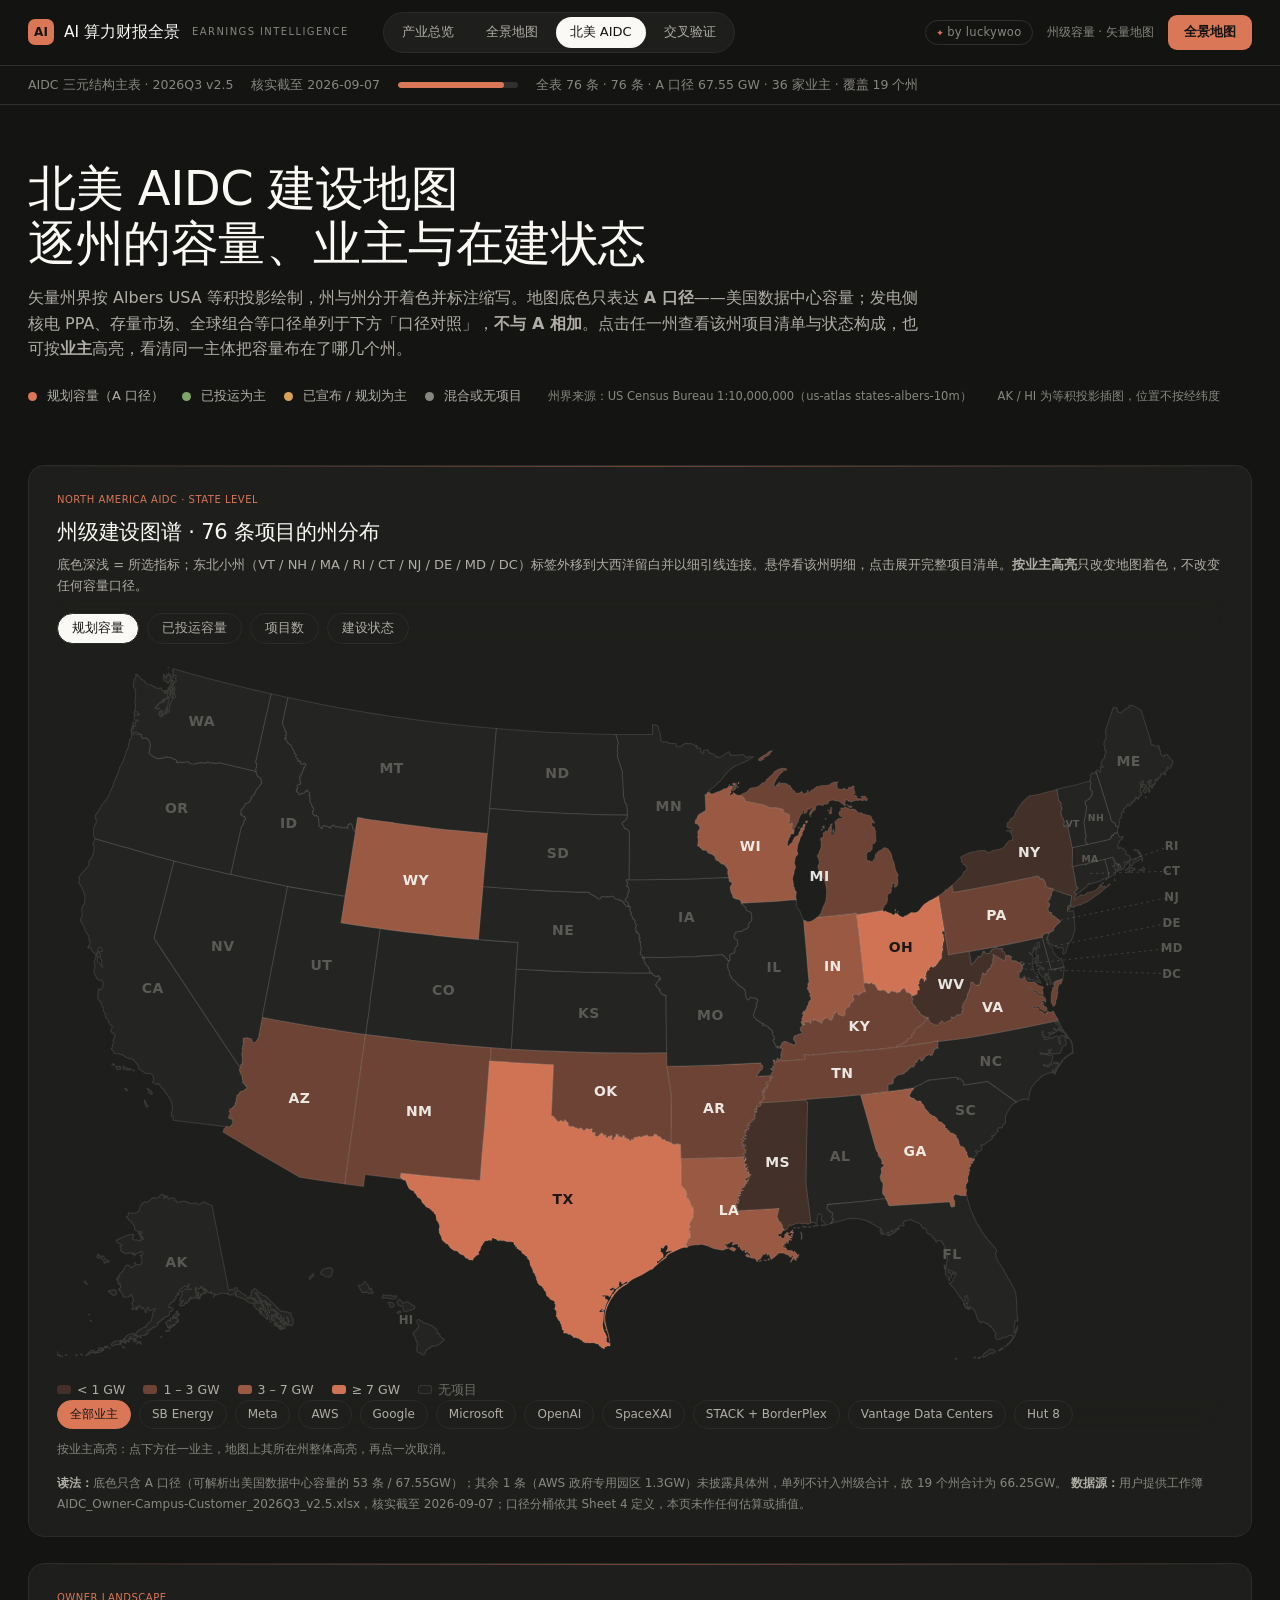
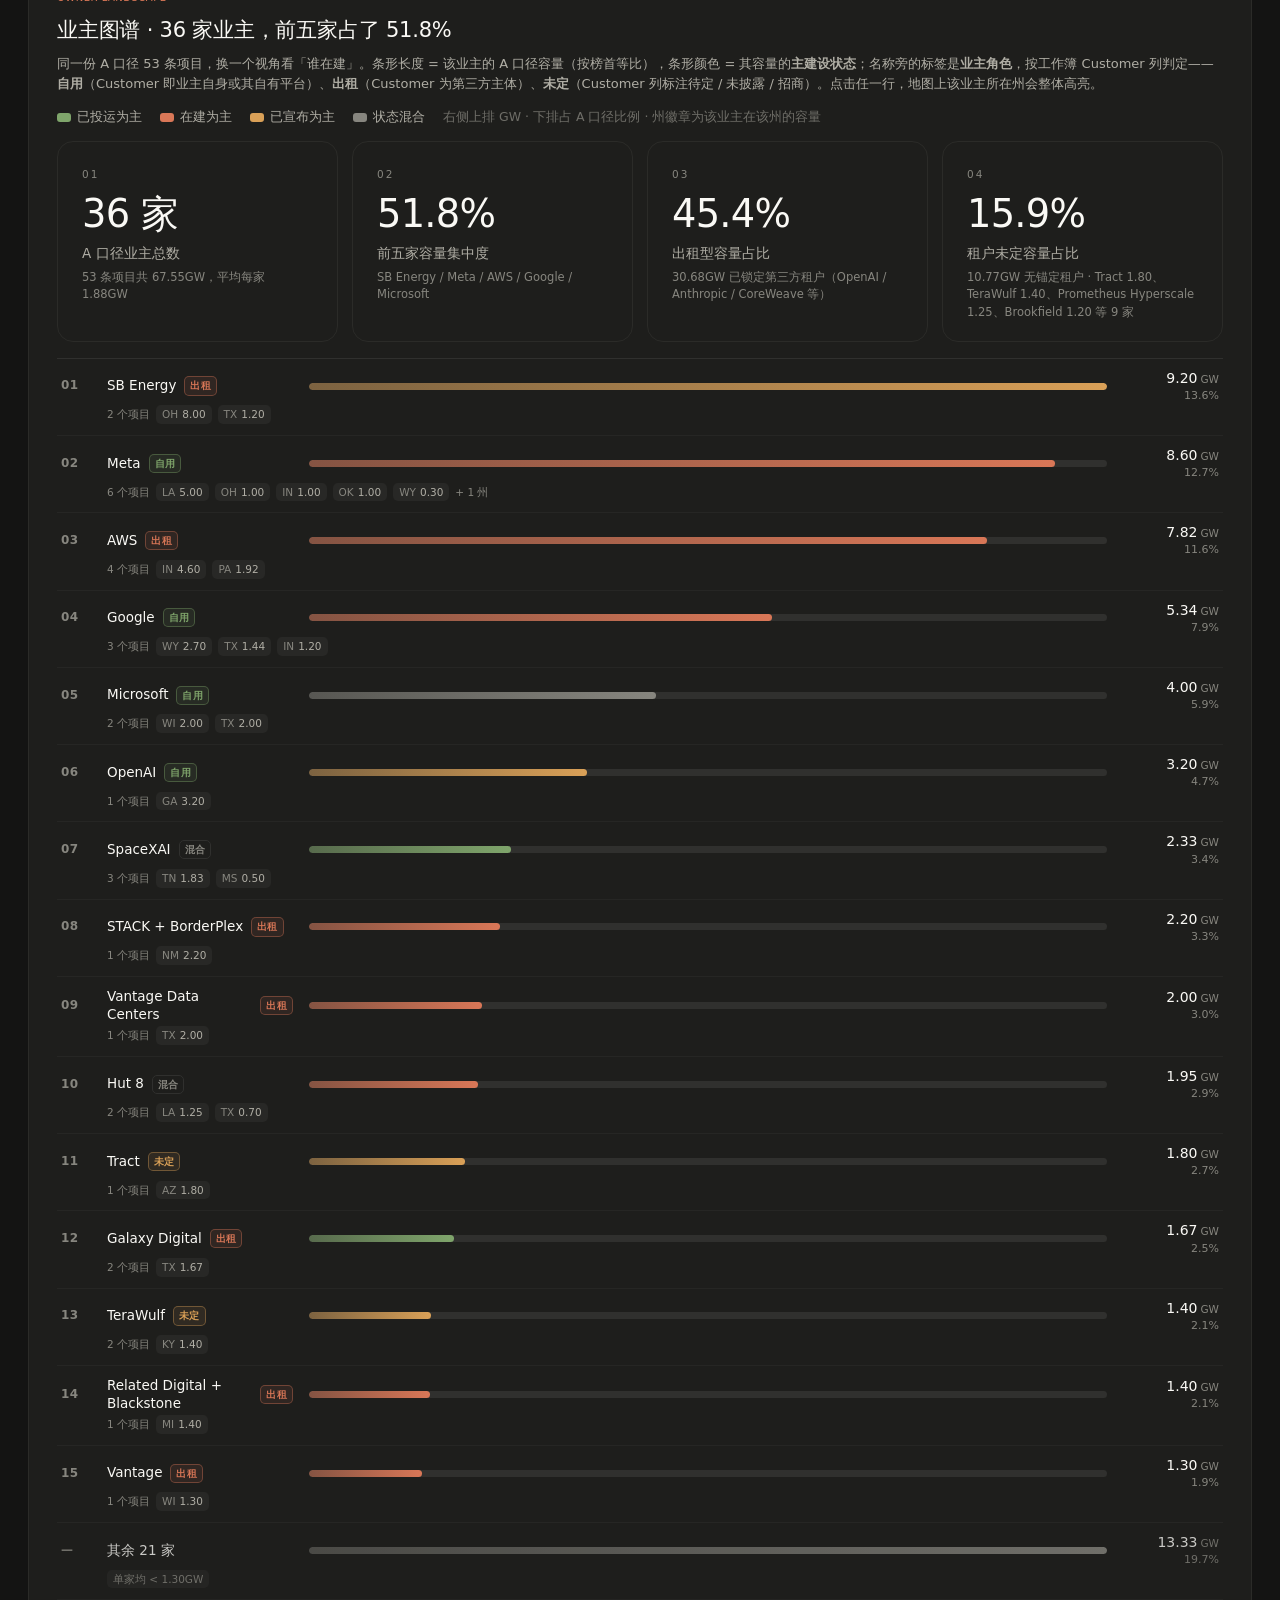
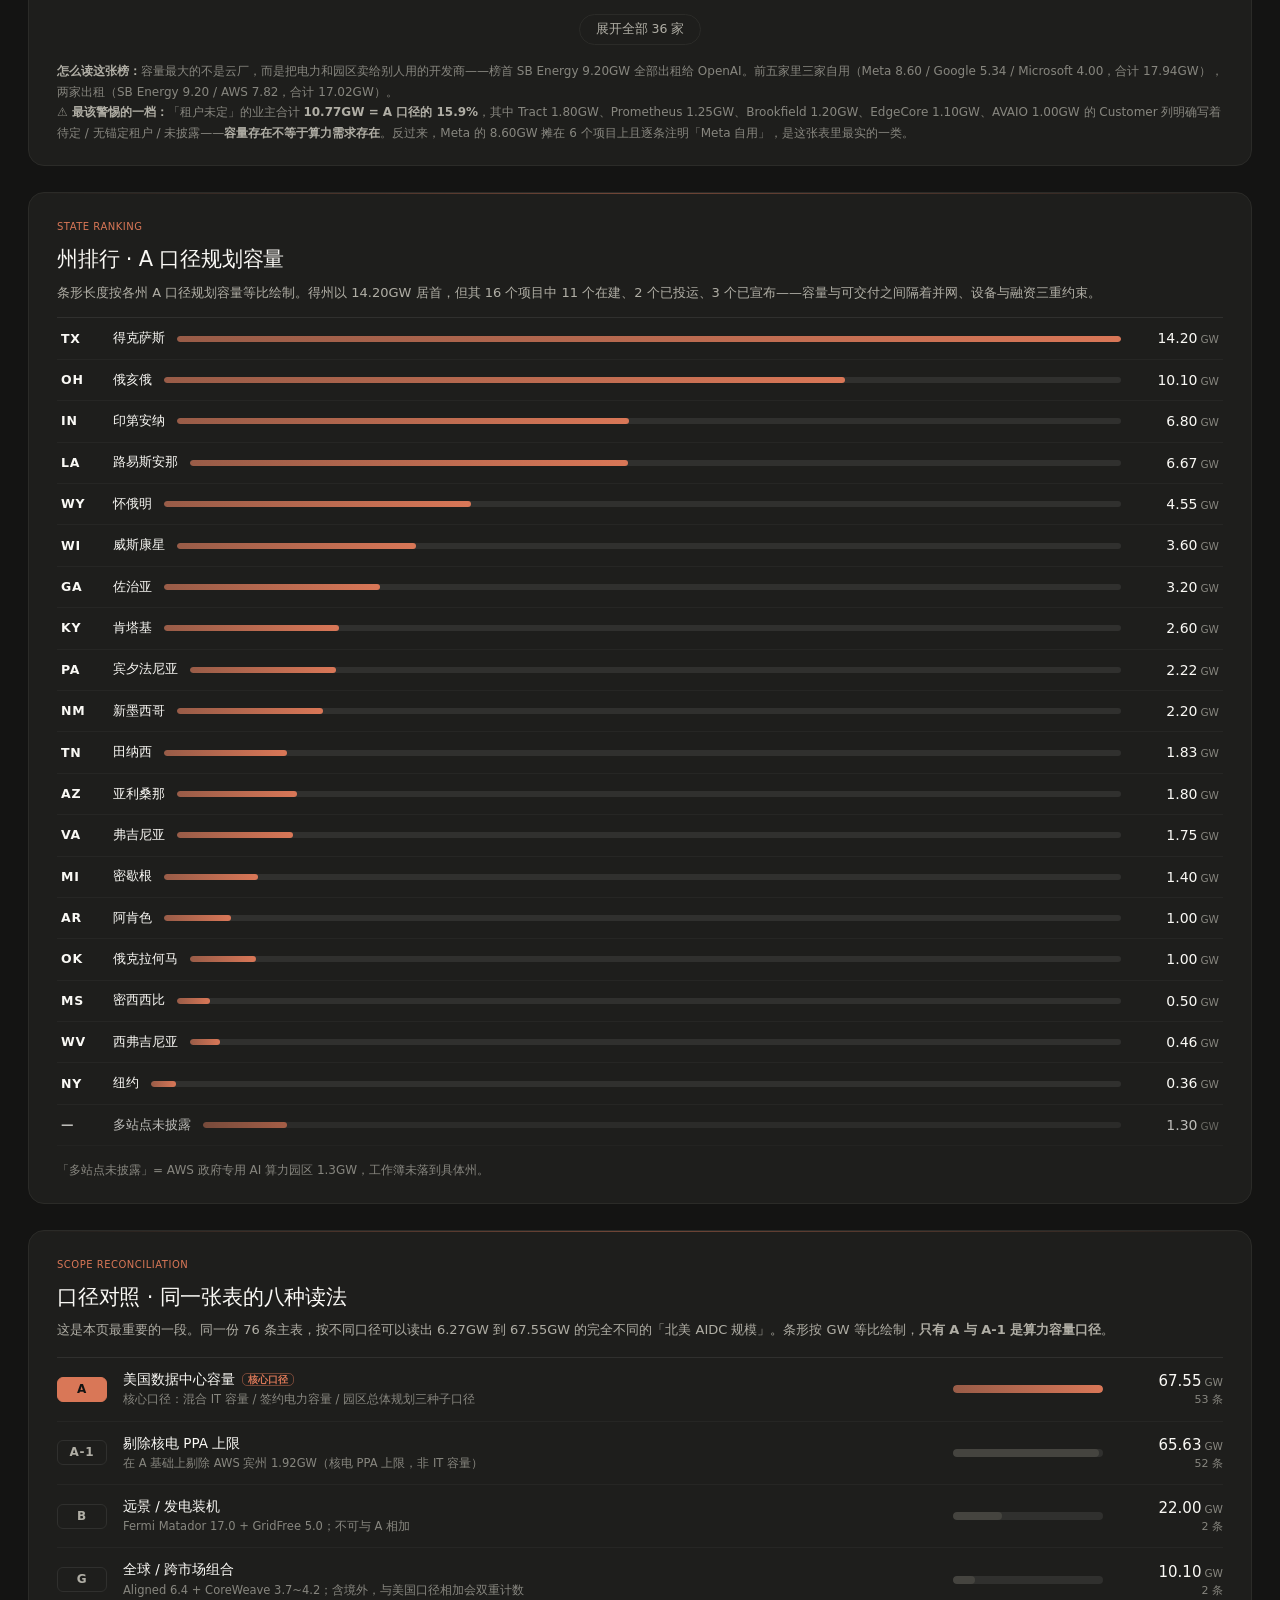
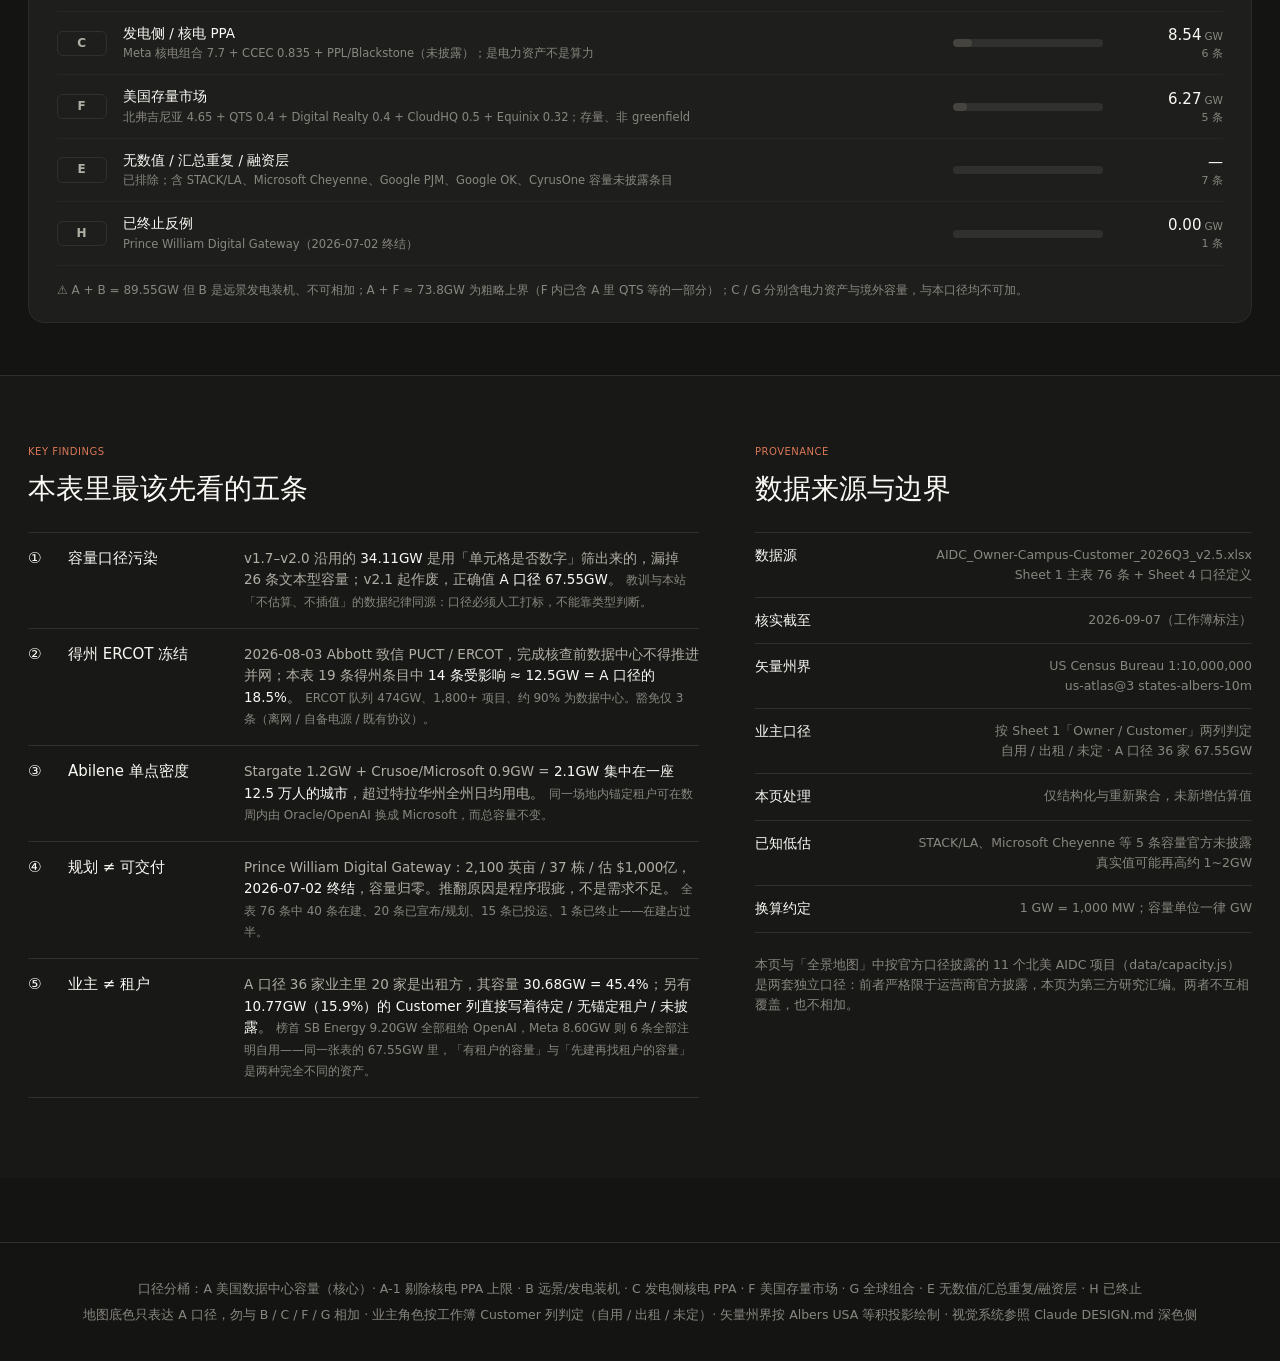
==== aidc-us.html @ 7b78b722 "feat(data): 智谱/MiniMax 2026H1 半年度口径入库(642条)+首页KPI改A口径44GW+SW v6+GH Pages部署脚本" ====
<!doctype html>
<html lang="zh-CN">
<head>
<meta charset="utf-8">
<meta name="viewport" content="width=device-width, initial-scale=1, maximum-scale=1, viewport-fit=cover">
<title>北美 AIDC 地图 · AI 算力财报全景</title>
<link rel="stylesheet" href="styles.css">
  <link rel="manifest" href="manifest.webmanifest">
  <meta name="theme-color" content="#141413">
  <link rel="apple-touch-icon" href="icons/icon-192.png">
</head>
<body>

<nav class="nav">
  <div class="nav-in">
    <a class="nav-brand" href="index.html"><span class="logo">AI</span> AI 算力财报全景 <span class="en">EARNINGS INTELLIGENCE</span></a>
    <div class="nav-pills">
      <a href="index.html">产业总览</a>
      <a href="map.html">全景地图</a>
      <a href="aidc-us.html" class="on">北美 AIDC</a>
      <a href="map.html#verify">交叉验证</a>
    </div>
    <div class="nav-right">
      <span class="author">by luckywoo</span>
      <span class="tz" id="tzNote">州级容量 · 矢量地图</span>
      <a class="btn-small" href="map.html">全景地图</a>
    </div>
  </div>
</nav>

<div class="infobar">
  <div class="infobar-in">
    <span>AIDC 三元结构主表 · 2026Q3 v2.5</span>
    <span>核实截至 2026-09-07</span>
    <span class="progress"><i style="width:88%"></i></span>
    <span>全表 76 条 · <span id="stProj">—</span> · A 口径 <span id="stGW">—</span> · <span id="stOwn">—</span> · 覆盖 <span id="stStates">—</span></span>
  </div>
</div>

<main>

  <section class="hero">
    <h1>北美 AIDC 建设地图<br>逐州的容量、业主与在建状态</h1>
    <p class="sub">矢量州界按 Albers USA 等积投影绘制，州与州分开着色并标注缩写。地图底色只表达 <b>A 口径</b>——美国数据中心容量；发电侧核电 PPA、存量市场、全球组合等口径单列于下方「口径对照」，<b>不与 A 相加</b>。点击任一州查看该州项目清单与状态构成，也可按<b>业主</b>高亮，看清同一主体把容量布在了哪几个州。</p>
    <div class="legend">
      <div class="grp">
        <span class="dot" style="background:#d97757"></span>规划容量（A 口径）
        <span class="dot" style="background:#7fa56b;margin-left:8px"></span>已投运为主
        <span class="dot" style="background:#d9a057;margin-left:8px"></span>已宣布 / 规划为主
        <span class="dot" style="background:#87867f;margin-left:8px"></span>混合或无项目
      </div>
      <div class="grp tierbadge">州界来源：US Census Bureau 1:10,000,000（us-atlas states-albers-10m）</div>
      <div class="grp tierbadge">AK / HI 为等积投影插图，位置不按经纬度</div>
    </div>
  </section>

  <section class="lp-panel">
    <div class="lp-inner">
      <div class="kick">North America AIDC · State Level</div>
      <h2>州级建设图谱 · 76 条项目的州分布</h2>
      <p class="lp-sub">底色深浅 = 所选指标；东北小州（VT / NH / MA / RI / CT / NJ / DE / MD / DC）标签外移到大西洋留白并以细引线连接。悬停看该州明细，点击展开完整项目清单。<b>按业主高亮</b>只改变地图着色，不改变任何容量口径。</p>

      <div class="filterbar" id="metricBar"></div>
      <div class="mapbox" id="mapbox">
        <svg id="usmap" role="img" aria-label="美国各州 AIDC 建设情况矢量地图"></svg>
        <div class="mtip" id="mtip"></div>
      </div>
      <div class="lp-legend" id="mapLegend"></div>
      <div class="filterbar ownerbar" id="ownerBar"></div>
      <div class="own-note" id="ownerNote"></div>
      <div class="lp-foot">
        <b>读法：</b>底色只含 A 口径（可解析出美国数据中心容量的 53 条 / 67.55GW）；其余 1 条（AWS 政府专用园区 1.3GW）未披露具体州，单列不计入州级合计，故 19 个州合计为 66.25GW。
        <span id="metricNote"></span>
        <b>数据源：</b>用户提供工作簿 AIDC_Owner-Campus-Customer_2026Q3_v2.5.xlsx，核实截至 2026-09-07；口径分桶依其 Sheet 4 定义，本页未作任何估算或插值。
      </div>
    </div>
  </section>

  <section class="lp-panel">
    <div class="lp-inner">
      <div class="kick">Owner Landscape</div>
      <h2>业主图谱 · 36 家业主，前五家占了 51.8%</h2>
      <p class="lp-sub">同一份 A 口径 53 条项目，换一个视角看「谁在建」。条形长度 = 该业主的 A 口径容量（按榜首等比），条形颜色 = 其容量的<b>主建设状态</b>；名称旁的标签是<b>业主角色</b>，按工作簿 Customer 列判定——<b>自用</b>（Customer 即业主自身或其自有平台）、<b>出租</b>（Customer 为第三方主体）、<b>未定</b>（Customer 列标注待定 / 未披露 / 招商）。点击任一行，地图上该业主所在州会整体高亮。</p>
      <div class="lp-legend">
        <span class="lp-lg"><i style="background:#7fa56b;height:9px;border-radius:3px"></i>已投运为主</span>
        <span class="lp-lg"><i style="background:#d97757;height:9px;border-radius:3px"></i>在建为主</span>
        <span class="lp-lg"><i style="background:#d9a057;height:9px;border-radius:3px"></i>已宣布为主</span>
        <span class="lp-lg"><i style="background:#87867f;height:9px;border-radius:3px"></i>状态混合</span>
        <span class="lp-lg dim">右侧上排 GW · 下排占 A 口径比例 · 州徽章为该业主在该州的容量</span>
      </div>
      <div class="bigstats" id="ownerStats"></div>
      <div class="olist" id="owners"></div>
      <div class="lp-foot">
        <b>怎么读这张榜：</b>容量最大的不是云厂，而是把电力和园区卖给别人用的开发商——榜首 SB Energy 9.20GW 全部出租给 OpenAI。前五家里三家自用（Meta 8.60 / Google 5.34 / Microsoft 4.00，合计 17.94GW），两家出租（SB Energy 9.20 / AWS 7.82，合计 17.02GW）。<br>
        ⚠️ <b>最该警惕的一档：</b>「租户未定」的业主合计 <b>10.77GW = A 口径的 15.9%</b>，其中 Tract 1.80GW、Prometheus 1.25GW、Brookfield 1.20GW、EdgeCore 1.10GW、AVAIO 1.00GW 的 Customer 列明确写着待定 / 无锚定租户 / 未披露——<b>容量存在不等于算力需求存在</b>。反过来，Meta 的 8.60GW 摊在 6 个项目上且逐条注明「Meta 自用」，是这张表里最实的一类。
      </div>
    </div>
  </section>

  <section class="lp-panel">
    <div class="lp-inner">
      <div class="kick">State Ranking</div>
      <h2>州排行 · A 口径规划容量</h2>
      <p class="lp-sub">条形长度按各州 A 口径规划容量等比绘制。得州以 14.20GW 居首，但其 16 个项目中 11 个在建、2 个已投运、3 个已宣布——容量与可交付之间隔着并网、设备与融资三重约束。</p>
      <div class="rank" id="rank"></div>
      <div class="lp-foot">「多站点未披露」= AWS 政府专用 AI 算力园区 1.3GW，工作簿未落到具体州。</div>
    </div>
  </section>

  <section class="lp-panel">
    <div class="lp-inner">
      <div class="kick">Scope Reconciliation</div>
      <h2>口径对照 · 同一张表的八种读法</h2>
      <p class="lp-sub">这是本页最重要的一段。同一份 76 条主表，按不同口径可以读出 6.27GW 到 67.55GW 的完全不同的「北美 AIDC 规模」。条形按 GW 等比绘制，<b>只有 A 与 A-1 是算力容量口径</b>。</p>
      <div class="scope-rows" id="scopes"></div>
      <div class="lp-foot">⚠️ A + B = 89.55GW 但 B 是远景发电装机、不可相加；A + F ≈ 73.8GW 为粗略上界（F 内已含 A 里 QTS 等的一部分）；C / G 分别含电力资产与境外容量，与本口径均不可加。</div>
    </div>
  </section>

  <section class="alt" id="notes">
    <div class="alt-in">
      <div>
        <div class="kick">Key Findings</div>
        <h2>本表里最该先看的五条</h2>
        <div class="vchain">
          <div class="vrow">
            <span class="mark">①</span>
            <span class="vn">容量口径污染</span>
            <span class="vbody"><span class="pair">v1.7–v2.0 沿用的 <b>34.11GW</b> 是用「单元格是否数字」筛出来的，漏掉 26 条文本型容量；v2.1 起作废，正确值 <b>A 口径 67.55GW</b>。</span>
              <span class="note">教训与本站「不估算、不插值」的数据纪律同源：口径必须人工打标，不能靠类型判断。</span></span>
          </div>
          <div class="vrow">
            <span class="mark">②</span>
            <span class="vn">得州 ERCOT 冻结</span>
            <span class="vbody"><span class="pair">2026-08-03 Abbott 致信 PUCT / ERCOT，完成核查前数据中心不得推进并网；本表 19 条得州条目中 <b>14 条受影响 ≈ 12.5GW = A 口径的 18.5%</b>。</span>
              <span class="note">ERCOT 队列 474GW、1,800+ 项目、约 90% 为数据中心。豁免仅 3 条（离网 / 自备电源 / 既有协议）。</span></span>
          </div>
          <div class="vrow">
            <span class="mark">③</span>
            <span class="vn">Abilene 单点密度</span>
            <span class="vbody"><span class="pair">Stargate 1.2GW + Crusoe/Microsoft 0.9GW = <b>2.1GW 集中在一座 12.5 万人的城市</b>，超过特拉华州全州日均用电。</span>
              <span class="note">同一场地内锚定租户可在数周内由 Oracle/OpenAI 换成 Microsoft，而总容量不变。</span></span>
          </div>
          <div class="vrow">
            <span class="mark">④</span>
            <span class="vn">规划 ≠ 可交付</span>
            <span class="vbody"><span class="pair">Prince William Digital Gateway：2,100 英亩 / 37 栋 / 估 $1,000亿，<b>2026-07-02 终结</b>，容量归零。推翻原因是程序瑕疵，不是需求不足。</span>
              <span class="note">全表 76 条中 40 条在建、20 条已宣布/规划、15 条已投运、1 条已终止——在建占过半。</span></span>
          </div>
          <div class="vrow">
            <span class="mark">⑤</span>
            <span class="vn">业主 ≠ 租户</span>
            <span class="vbody"><span class="pair">A 口径 36 家业主里 20 家是出租方，其容量 <b>30.68GW = 45.4%</b>；另有 <b>10.77GW（15.9%）的 Customer 列直接写着待定 / 无锚定租户 / 未披露</b>。</span>
              <span class="note">榜首 SB Energy 9.20GW 全部租给 OpenAI，Meta 8.60GW 则 6 条全部注明自用——同一张表的 67.55GW 里，「有租户的容量」与「先建再找租户的容量」是两种完全不同的资产。</span></span>
          </div>
        </div>
      </div>
      <div>
        <div class="kick">Provenance</div>
        <h2>数据来源与边界</h2>
        <div class="gaplist">
          <div class="gaprow"><span class="gn">数据源</span><span class="gr">AIDC_Owner-Campus-Customer_2026Q3_v2.5.xlsx<br>Sheet 1 主表 76 条 + Sheet 4 口径定义</span></div>
          <div class="gaprow"><span class="gn">核实截至</span><span class="gr">2026-09-07（工作簿标注）</span></div>
          <div class="gaprow"><span class="gn">矢量州界</span><span class="gr">US Census Bureau 1:10,000,000<br>us-atlas@3 states-albers-10m</span></div>
          <div class="gaprow"><span class="gn">业主口径</span><span class="gr">按 Sheet 1「Owner / Customer」两列判定<br>自用 / 出租 / 未定 · A 口径 36 家 67.55GW</span></div>
          <div class="gaprow"><span class="gn">本页处理</span><span class="gr">仅结构化与重新聚合，未新增估算值</span></div>
          <div class="gaprow"><span class="gn">已知低估</span><span class="gr">STACK/LA、Microsoft Cheyenne 等 5 条容量官方未披露<br>真实值可能再高约 1~2GW</span></div>
          <div class="gaprow"><span class="gn">换算约定</span><span class="gr">1 GW = 1,000 MW；容量单位一律 GW</span></div>
        </div>
        <p class="foot">本页与「全景地图」中按官方口径披露的 11 个北美 AIDC 项目（data/capacity.js）是两套独立口径：前者严格限于运营商官方披露，本页为第三方研究汇编。两者不互相覆盖，也不相加。</p>
      </div>
    </div>
  </section>
</main>

<footer>
  <div>口径分桶：A 美国数据中心容量（核心）· A-1 剔除核电 PPA 上限 · B 远景/发电装机 · C 发电侧核电 PPA · F 美国存量市场 · G 全球组合 · E 无数值/汇总重复/融资层 · H 已终止</div>
  <div class="rule">地图底色只表达 A 口径，勿与 B / C / F / G 相加 · 业主角色按工作簿 Customer 列判定（自用 / 出租 / 未定）· 矢量州界按 Albers USA 等积投影绘制 · 视觉系统参照 Claude DESIGN.md 深色侧</div>
</footer>

<div class="overlay" id="overlay"></div>
<aside class="drawer" id="drawer" aria-hidden="true"></aside>

<script src="data/aidc-us.js"></script>
<script src="data/us-map.js"></script>
<script src="js/render-aidc.js"></script>
<script src="js/pwa.js"></script>
</body>
</html>
---- styles.css ----
/* ═══ AI 算力财报全景 · 共享样式(深色侧 Claude DESIGN.md 适配) ═══ */
:root{
  --bg:#141413; --card:#1e1e1c; --card-bd:#2b2b28; --alt:#181816;
  --line:#262624; --line-strong:#30302e;
  --text:#faf9f5; --sub:#b0aea5; --meta:#87867f;
  --accent:#d97757; --terra:#c96442;
  --green:#7fa56b; --amber:#d9a057; --red:#c05757; --gray:#87867f;
  --sans:"Microsoft YaHei","微软雅黑","PingFang SC","Hiragino Sans GB",system-ui,-apple-system,sans-serif;
}
*{margin:0;padding:0;box-sizing:border-box}
body{background:var(--bg);color:var(--text);font-family:var(--sans);
  font-size:16px;line-height:1.6;-webkit-font-smoothing:antialiased}
.num{font-variant-numeric:tabular-nums}
.mono{font-family:ui-monospace,"SF Mono",Menlo,monospace}
a{color:var(--accent);text-decoration:none}

/* ── DEMO 水印条 ── */
.demo-banner{background:#221f1c;color:var(--sub);font-size:12.5px;text-align:center;
  padding:7px 16px;letter-spacing:.04em;border-bottom:1px solid var(--line-strong)}
.demo-banner b{color:var(--amber);font-weight:600}

/* ── 共享导航 ── */
.nav{position:sticky;top:0;z-index:40;background:rgba(20,20,19,.92);
  backdrop-filter:blur(8px);border-bottom:1px solid var(--line-strong)}
.nav-in{max-width:1360px;margin:0 auto;padding:12px 28px;display:flex;align-items:center;gap:22px;flex-wrap:wrap}
.nav-brand{display:flex;align-items:center;gap:10px;color:var(--text);font-weight:500;font-size:15.5px}
.nav-brand .logo{display:inline-flex;align-items:center;justify-content:center;width:26px;height:26px;
  border-radius:7px;background:var(--accent);color:#141413;font-weight:700;font-size:12px}
.nav-brand .en{color:var(--meta);font-size:10px;letter-spacing:.14em;margin-left:2px}
.nav-pills{display:flex;gap:4px;background:var(--card);border:1px solid var(--card-bd);
  border-radius:99px;padding:4px;margin-left:12px}
.nav-pills a{color:var(--sub);font-size:13px;padding:5px 14px;border-radius:99px;transition:color .15s}
.nav-pills a:hover{color:var(--text)}
.nav-pills a.on{background:var(--text);color:#141413;font-weight:500}
.nav-right{margin-left:auto;display:flex;align-items:center;gap:14px}
.nav-right .tz{font-size:12px;color:var(--meta)}
.btn-small{display:inline-block;background:var(--accent);color:#141413;font-weight:600;font-size:13px;
  padding:7px 16px;border-radius:9px}
.btn-small:hover{background:var(--terra);color:#fff}

/* ── 主页 hero 卡 ── */
.home{max-width:1360px;margin:0 auto;padding:34px 28px 0}
.hero-card{position:relative;overflow:hidden;display:grid;grid-template-columns:1.5fr 1fr;gap:40px;
  background:linear-gradient(160deg,#1b1a18 0%,#141413 60%);
  border:1px solid var(--line-strong);border-radius:24px;padding:64px 56px 46px}
.hero-card::before{content:"";position:absolute;inset:0;pointer-events:none;
  background:radial-gradient(640px 340px at 88% 12%,rgba(217,119,87,.10),transparent 65%),
             radial-gradient(520px 300px at 8% 95%,rgba(127,165,107,.07),transparent 60%)}
.overline{color:var(--accent);font-size:11px;letter-spacing:.42em;text-transform:uppercase}
.hero-card h1{margin-top:20px;font-weight:500;font-size:clamp(40px,5.2vw,72px);line-height:1.12;letter-spacing:-.01em}
.outline{color:var(--accent)}
.hero-card .sub{margin-top:24px;max-width:34em;color:var(--sub);font-size:16.5px;line-height:1.75}
.cta-row{margin-top:34px;display:flex;align-items:center;gap:20px;flex-wrap:wrap}
.btn-accent{display:inline-block;background:var(--accent);color:#141413;font-weight:600;
  font-size:15px;padding:12px 24px;border-radius:11px}
.btn-accent:hover{background:var(--terra);color:#fff}
.cta-note{font-size:12.5px;color:var(--meta)}

/* hero 覆盖状态面板 */
.hero-panel{position:relative;background:rgba(30,30,28,.72);border:1px solid var(--line-strong);
  border-radius:18px;padding:26px 28px;align-self:center;backdrop-filter:blur(6px)}
.hp-head{display:flex;justify-content:space-between;align-items:center;font-size:12.5px;color:var(--meta)}
.hp-head .tier{border:1px solid var(--line-strong);border-radius:6px;padding:2px 8px;font-size:11px;color:var(--sub)}
.hp-num{margin-top:14px;font-size:64px;font-weight:500;line-height:1;letter-spacing:-.02em}
.hp-sub{margin-top:6px;font-size:13px;color:var(--sub)}
.hp-bar{display:flex;height:7px;border-radius:99px;overflow:hidden;margin-top:20px;background:var(--line-strong)}
.hp-bar i{display:block;height:100%}
.hp-bar .g{background:var(--green)}.hp-bar .a{background:var(--amber)}.hp-bar .x{background:var(--gray)}
.hp-rows{margin-top:16px;border-top:1px solid var(--line)}
.hp-row{display:flex;align-items:center;gap:9px;padding:10px 0;border-bottom:1px solid var(--line);
  font-size:13.5px;color:var(--sub)}
.hp-row:last-child{border-bottom:none}
.hp-row b{margin-left:auto;color:var(--text);font-weight:500;font-size:14px}
.dot{width:9px;height:9px;border-radius:99px;display:inline-block;flex:none}
.dot.green{background:var(--green)}.dot.yellow{background:var(--amber)}
.dot.red{background:var(--red)}.dot.gray{background:var(--gray)}

/* ── 链条步骤 ── */
.chain{display:grid;grid-template-columns:repeat(6,1fr);gap:1px;margin-top:26px;
  background:var(--line-strong);border:1px solid var(--line-strong);border-radius:16px;overflow:hidden}
.step{position:relative;padding:20px 18px 18px;background:var(--card);color:var(--sub);
  transition:background .15s}
.step:hover{background:rgba(255,255,255,.03)}
.step .no{font-size:10.5px;color:var(--meta);letter-spacing:.2em}
.step .sn{display:block;margin-top:8px;font-weight:500;font-size:15.5px;color:var(--text)}
.step .sd{display:block;margin-top:3px;font-size:11.5px;color:var(--meta);line-height:1.5}
.step .arr{position:absolute;top:22px;right:14px;color:var(--meta);font-size:13px}
.step:hover .arr{color:var(--accent)}

/* ── 大数字带 ── */
.bigstats{display:grid;grid-template-columns:repeat(4,1fr);gap:14px;margin-top:14px}
.bstat{background:var(--card);border:1px solid var(--card-bd);border-radius:16px;padding:24px 24px 20px}
.bstat .bs-no{font-size:10.5px;color:var(--meta);letter-spacing:.2em}
.bstat .bs-num{margin-top:12px;font-size:clamp(30px,3vw,42px);font-weight:500;letter-spacing:-.02em;line-height:1}
.bstat .bs-label{margin-top:10px;font-size:13.5px;color:var(--sub)}
.bstat .bs-note{margin-top:4px;font-size:11.5px;color:var(--meta);line-height:1.5}

/* ── 五卡概览 ── */
.cards5{display:grid;grid-template-columns:repeat(5,1fr);gap:14px;margin:14px 0 0}
.c5{background:var(--card);border:1px solid var(--card-bd);border-radius:16px;padding:20px 22px 18px}
.c5.hl{background:var(--accent);border-color:var(--accent)}
.c5 .k{font-size:12.5px;color:var(--meta)}
.c5.hl .k{color:rgba(20,20,19,.65)}
.c5 .v{margin-top:10px;font-size:34px;font-weight:500;letter-spacing:-.02em;line-height:1}
.c5 .n{margin-top:8px;font-size:11.5px;color:var(--meta);line-height:1.5}
.c5.hl .v,.c5.hl .n{color:#141413}
.c5.hl .n{color:rgba(20,20,19,.72)}

/* ── 地图页 ── */
.infobar{border-bottom:1px solid var(--line-strong)}
.infobar-in{max-width:1360px;margin:0 auto;padding:9px 28px;display:flex;gap:18px;
  font-size:12.5px;color:var(--meta);align-items:center}
.progress{height:6px;width:120px;background:var(--line-strong);border-radius:99px;overflow:hidden;display:inline-block}
.progress i{display:block;height:100%;width:70%;background:var(--accent);border-radius:99px}
.hero{max-width:1360px;margin:0 auto;padding:56px 28px 32px}
.hero h1{font-weight:500;font-size:clamp(30px,4vw,48px);line-height:1.15;letter-spacing:-.01em;max-width:18em}
.hero p.sub{margin-top:14px;max-width:56em;color:var(--sub);font-size:16px}
.legend{display:flex;gap:26px;flex-wrap:wrap;margin-top:24px;font-size:13px;color:var(--sub)}
.legend .grp{display:flex;gap:10px;align-items:center;flex-wrap:wrap}
.tierbadge{font-size:11.5px;color:var(--meta)}
.map{max-width:1360px;margin:0 auto;padding:0 28px 24px}
.lane{display:grid;grid-template-columns:200px 1fr;border-top:1px solid var(--line-strong);scroll-margin-top:96px}
.lane:last-child{border-bottom:1px solid var(--line-strong)}
.lane-label{padding:22px 20px 22px 0;border-right:1px solid var(--line)}
.lane-idx{font-size:10px;letter-spacing:.5px;color:var(--meta);text-transform:uppercase}
.lane-name{font-weight:500;font-size:18px;line-height:1.3;margin-top:4px}
.lane-en{font-size:11px;color:var(--meta);margin-top:2px;letter-spacing:.06em}
.lane-signal{margin-top:12px;display:inline-flex;align-items:center;gap:7px;font-size:12px;color:var(--sub)}
.cards{display:flex;flex-wrap:wrap;gap:10px;padding:20px 0 20px 22px;align-items:stretch}
.card{position:relative;text-align:left;background:var(--card);border:1px solid var(--card-bd);
  border-radius:10px;padding:12px 14px 11px;cursor:pointer;font-family:inherit;color:inherit;
  transition:box-shadow .18s ease,transform .18s ease}
.card:hover{box-shadow:0 0 0 1px #4d4c48;transform:translateY(-1px)}
.card:active{box-shadow:inset 0 0 0 1px #5e5d59}
.card.selected{box-shadow:0 0 0 1.5px var(--accent)}
.card .dot{position:absolute;top:12px;right:12px}
.card.lg{width:224px}.card.md{width:184px}.card.sm{width:156px}
.card .nm{font-weight:500;font-size:15px;line-height:1.25;padding-right:16px}
.card .tk{font-size:10.5px;color:var(--meta);margin-top:3px;letter-spacing:.02em}
.card .rev{margin-top:10px;font-size:20px;font-weight:500;letter-spacing:-.01em}
.card .yoy{font-size:12px;margin-top:2px;font-weight:500}
.yoy.up{color:var(--green)}.yoy.flat{color:var(--amber)}.yoy.down{color:var(--red)}
.card .acc{font-weight:400;color:var(--meta)}
.card.nodata{background:transparent;border-style:dashed;border-color:#3d3d3a;cursor:default}
.card.nodata:hover{box-shadow:none;transform:none}
.card.nodata .rev{color:var(--meta)}
.card.nodata .why{font-size:11.5px;color:var(--meta);margin-top:2px}
.cloudtag{font-size:10px;border:1px solid #3d3d3a;border-radius:99px;
  padding:1px 7px;color:var(--meta);margin-left:5px;vertical-align:1px}
.alt{background:var(--alt);border-top:1px solid var(--line-strong);margin-top:52px}
.alt-in{max-width:1360px;margin:0 auto;padding:68px 28px 80px;
  display:grid;grid-template-columns:1.35fr 1fr;gap:56px}
.alt h2{font-weight:500;font-size:28px;line-height:1.2}
.alt .kick{font-size:10px;letter-spacing:.5px;text-transform:uppercase;color:var(--accent);margin-bottom:12px}
.vchain{margin-top:26px;border-top:1px solid var(--line-strong)}
.vrow{display:grid;grid-template-columns:26px 120px 1fr;gap:14px;
  padding:15px 0;border-bottom:1px solid var(--line-strong);font-size:13.5px;align-items:start}
.vrow .vbody{min-width:0}
.vrow .mark{font-size:15px;line-height:1.4}
.vrow .vn{font-weight:500;font-size:15px;line-height:1.35}
.vrow .pair{color:var(--sub);line-height:1.55;overflow-wrap:anywhere}
.vrow .pair b{color:var(--text);font-weight:500}
.vrow .note{color:var(--meta);font-size:12px;margin-top:3px;line-height:1.6}
.gaplist{margin-top:26px;border-top:1px solid var(--line-strong)}
.gaprow{display:flex;justify-content:space-between;gap:14px;padding:12px 0;
  border-bottom:1px solid var(--line-strong);font-size:13.5px}
.gaprow .gn{color:var(--text)}
.gaprow .gr{color:var(--meta);font-size:12.5px;text-align:right}
.alt .foot{margin-top:22px;font-size:12.5px;color:var(--meta);line-height:1.6}
.overlay{position:fixed;inset:0;background:rgba(0,0,0,.55);opacity:0;
  pointer-events:none;transition:opacity .3s ease;z-index:60}
.overlay.on{opacity:1;pointer-events:auto}
.drawer{position:fixed;top:0;right:0;bottom:0;width:min(440px,94vw);z-index:70;
  background:#1a1917;color:var(--sub);border-left:1px solid var(--line-strong);
  transform:translateX(103%);transition:transform .38s cubic-bezier(.16,1,.3,1);
  overflow-y:auto;padding:30px 30px 48px}
.drawer.on{transform:translateX(0)}
.drawer .close{background:none;border:1px solid var(--line-strong);
  color:var(--sub);width:34px;height:34px;border-radius:8px;cursor:pointer;font-size:15px}
.drawer .close:hover{border-color:#5e5d59}
.d-tier{font-size:11px;letter-spacing:.4px;text-transform:uppercase;color:var(--accent)}
.d-name{font-weight:500;font-size:32px;color:var(--text);line-height:1.15;margin-top:8px}
.d-tk{font-size:12.5px;color:var(--meta);margin-top:6px}
.d-sec{margin-top:30px}
.d-sec h3{font-size:11px;letter-spacing:.4px;text-transform:uppercase;color:var(--meta);
  font-weight:500;margin-bottom:14px}
.bars{display:flex;align-items:flex-end;gap:10px;height:110px;border-bottom:1px solid var(--line-strong)}
.bar{flex:1;display:flex;flex-direction:column;justify-content:flex-end;gap:6px;height:100%}
.bar i{display:block;background:var(--line-strong);border-radius:5px 5px 0 0;min-height:3px}
.bar.cur i{background:var(--accent)}
.bar span{font-size:10.5px;color:var(--meta);text-align:center}
.ktable{width:100%;border-collapse:collapse;font-size:13.5px}
.ktable td{padding:9px 0;border-bottom:1px solid var(--line-strong)}
.ktable td:first-child{color:var(--meta)}
.ktable td:last-child{text-align:right;color:var(--text);font-weight:500}
.src{border:1px solid var(--line-strong);border-radius:12px;padding:14px 16px;font-size:13px}
.src a{text-decoration:none;word-break:break-all}
.src a:hover{text-decoration:underline}
.src .meta{color:var(--meta);font-size:12px;margin-top:6px}
.d-demo{margin-top:26px;font-size:12px;color:var(--meta);border-top:1px dashed var(--line-strong);
  padding-top:14px;line-height:1.6}
footer{padding:36px 28px;text-align:center;font-size:12.5px;color:var(--meta);
  border-top:1px solid var(--line-strong);margin-top:64px}
footer .rule{margin-top:6px}

@media (max-width:1100px){
  .chain{grid-template-columns:repeat(3,1fr)}
  .step:nth-child(3){border-right:none}
  .step:nth-child(-n+3){border-bottom:1px solid var(--line-strong)}
  .bigstats{grid-template-columns:repeat(2,1fr)}
  .cards5{grid-template-columns:repeat(3,1fr)}
}
@media (max-width:960px){
  .hero-card{grid-template-columns:1fr;padding:44px 30px 34px}
  .lane{grid-template-columns:1fr}
  .lane-label{border-right:none;border-bottom:1px dashed var(--line);padding-bottom:12px}
  .cards{padding-left:0}
  .alt-in{grid-template-columns:1fr;gap:44px}
  /* 导航:窄屏不再整组隐藏(整组隐藏会让「北美 AIDC」等入口彻底不可达),
     改为独占一行 + 横向滚动,入口始终可点 */
  .nav-pills{order:3;flex:0 0 100%;justify-content:flex-start;overflow-x:auto;
    -webkit-overflow-scrolling:touch;scrollbar-width:none}
  .nav-pills::-webkit-scrollbar{display:none}
  .nav-pills a{white-space:nowrap;font-size:12.5px;padding:5px 12px}
  /* 交叉验证行:平板/手机统一堆叠(mark 单独一列,名称+内容占满) */
  .vrow{grid-template-columns:22px 1fr;gap:4px 10px;padding:12px 0}
  .vrow .vn{grid-column:2;font-size:14px}
  .vrow .vbody{grid-column:2}
}
@media (max-width:640px){
  .chain{grid-template-columns:1fr 1fr}
  .bigstats{grid-template-columns:1fr}
  .cards5{grid-template-columns:1fr}
  .step{padding:14px 12px 12px}
  .step .sn{font-size:13.5px}
  .step .sd{font-size:10.5px}
  .step .arr{display:none}
}

/* ═══ 移动端深度适配(≤640px 手机 / ≤400px 小屏) ═══ */
@media (max-width:640px){
  html{-webkit-text-size-adjust:100%}
  body{font-size:15px}
  *{-webkit-tap-highlight-color:transparent}

  /* 导航：压缩留白、隐藏次要元素 */
  .nav-in{padding:10px 14px;gap:10px}
  .nav-brand{font-size:14px;gap:8px}
  .nav-brand .en{display:none}
  .nav-right{gap:10px}
  .nav-right .tz{display:none}
  .btn-small{font-size:12px;padding:6px 12px}

  /* 主容器：双边距收窄 */
  .home,.hero,.map{padding-left:16px;padding-right:16px}
  .home{padding-top:20px}
  .hero{padding-top:32px;padding-bottom:20px}
  .hero h1{font-size:clamp(26px,8vw,36px)}
  .hero p.sub{font-size:14.5px}
  .legend{gap:14px;font-size:12.5px}

  /* infobar：允许换行、隐藏进度条 */
  .infobar-in{padding:8px 16px;flex-wrap:wrap;gap:8px 14px;font-size:12px}
  .infobar .progress{display:none}

  /* 首页 hero 卡：小屏尺寸 */
  .hero-card{padding:36px 22px 28px;gap:28px;border-radius:18px}
  .hero-card h1{font-size:clamp(30px,9vw,44px)}
  .hero-card .sub{font-size:14.5px;margin-top:16px}
  .hp-num{font-size:44px}
  .hero-panel{padding:20px 18px}

  /* 地图卡片：固定宽改两列弹性，尺寸语义保留在字号上 */
  .cards{gap:8px;padding-top:14px;padding-bottom:14px}
  .card.lg,.card.md,.card.sm{width:auto;flex:1 1 calc(50% - 5px);max-width:none;padding:11px 12px 10px}
  .card .nm{font-size:14px}
  .card .rev{font-size:17px}
  .lane-label{padding:14px 0 10px}
  .lane-name{font-size:16px}

  /* 交叉验证行：手机在 960px 断点基础上再收紧 */
  .vrow{gap:3px 10px;padding:11px 0}
  .vrow .vn{font-size:13.5px}
  .vrow .pair{font-size:12.5px}
  .vrow .note{font-size:11px}

  /* 抽屉：满宽贴合、边距收窄 */
  .drawer{width:100%;padding:22px 18px 40px}
  .d-name{font-size:24px}
  .ktable{font-size:13px}
  .src{font-size:12.5px;padding:12px}

  /* 首页区块 */
  .cta-row{gap:12px;margin-top:24px}
  .c5{padding:16px 16px 14px}
  .c5 .v{font-size:28px}
  .ticker{font-size:12px}

  footer{padding:28px 16px;font-size:11.5px}
}

@media (max-width:400px){
  .card.lg,.card.md,.card.sm{flex-basis:100%}
}
@media (prefers-reduced-motion:reduce){ *{transition:none!important} }

/* ── 科技感动效(reduced-motion 下全部关闭) ── */
.sub.oneline{max-width:none;white-space:nowrap}
@media (max-width:1100px){.sub.oneline{white-space:normal}}

#fxCanvas{position:absolute;inset:0;z-index:0;opacity:.55}
.hero-left,.hero-panel{position:relative;z-index:1}

.dot.live{animation:pulse 2.2s ease-in-out infinite}
@keyframes pulse{0%,100%{box-shadow:0 0 0 0 rgba(127,165,107,.55)}50%{box-shadow:0 0 0 6px rgba(127,165,107,0)}}

.reveal{opacity:0;transform:translateY(14px);transition:opacity .6s ease,transform .6s ease}
.reveal.in{opacity:1;transform:none}

.bar i{transition:height .55s cubic-bezier(.16,1,.3,1)}

.ticker-wrap{margin-top:26px;border:1px solid var(--line-strong);border-radius:12px;
  overflow:hidden;position:relative}
.ticker{display:flex;white-space:nowrap;padding:11px 0;width:max-content;
  animation:marquee 38s linear infinite;font-size:12.5px;color:var(--meta)}
.ticker span{margin-right:48px}
.ticker span b{color:var(--sub);font-weight:500}
.ticker .t-dot{color:var(--green);margin-right:7px;font-size:9px}
@keyframes marquee{from{transform:translateX(0)}to{transform:translateX(-50%)}}
.ticker-wrap::before,.ticker-wrap::after{content:"";position:absolute;top:0;bottom:0;width:64px;z-index:1;pointer-events:none}
.ticker-wrap::before{left:0;background:linear-gradient(90deg,var(--bg),transparent)}
.ticker-wrap::after{right:0;background:linear-gradient(-90deg,var(--bg),transparent)}

@media (prefers-reduced-motion:reduce){
  .reveal{opacity:1;transform:none}
  .ticker{animation:none}
  .dot.live{animation:none}
}

/* ═══ 云厂 capex 传导 + Kill Switch 面板 ═══ */
.capex-panel{margin-top:14px;background:var(--card);border:1px solid var(--card-bd);
  border-radius:16px;padding:26px 28px 22px}
.capex-panel .kick{font-size:10px;letter-spacing:.5px;text-transform:uppercase;color:var(--accent)}
.capex-panel h2{font-weight:500;font-size:22px;margin-top:8px}
.cp-grid{display:grid;grid-template-columns:1fr 1.1fr;gap:26px;margin-top:20px}
.ks-status{display:inline-block;font-size:12.5px;font-weight:600;border-radius:8px;padding:4px 12px}
.ks-green{background:rgba(127,165,107,.16);color:var(--green)}
.ks-amber{background:rgba(217,160,87,.16);color:var(--amber)}
.ks-red{background:rgba(192,87,87,.16);color:var(--red)}
.ks-gray{background:rgba(135,134,127,.16);color:var(--sub)}
.ks-big{margin-top:14px;font-size:56px;font-weight:500;line-height:1;letter-spacing:-.02em}
.ks-sub{margin-top:8px;font-size:12.5px;color:var(--sub)}
.ks-num-row{margin-top:14px;font-size:14px;color:var(--sub)}
.ks-num-row .num{color:var(--text);font-weight:500;font-size:16px}
.ks-bar{position:relative;height:8px;border-radius:99px;background:var(--line-strong);margin-top:18px;overflow:hidden}
.ks-bar i{display:block;height:100%;border-radius:99px;transition:width .8s cubic-bezier(.16,1,.3,1)}
.ks-bar i.green{background:var(--green)}.ks-bar i.amber{background:var(--amber)}.ks-bar i.red{background:var(--red)}
.ks-bar b{position:absolute;top:-3px;width:2px;height:14px;background:var(--red);border-radius:2px}
.ks-scale{display:flex;justify-content:space-between;font-size:10.5px;color:var(--meta);margin-top:6px}
.cpx-row{display:grid;grid-template-columns:1fr auto auto auto;gap:12px;align-items:baseline;
  padding:11px 0;border-bottom:1px solid var(--line);font-size:13.5px}
.cpx-row:last-child{border-bottom:none}
.cpx-name{color:var(--text);font-weight:500}
.cpx-val{color:var(--sub)}
.cpx-yoy{font-weight:600}
.cpx-yoy.up{color:var(--green)}.cpx-yoy.down{color:var(--red)}
.cpx-p{color:var(--meta);font-size:11.5px}
.cp-foot{margin-top:18px;font-size:12px;color:var(--meta);line-height:1.6}
.cp-foot b{color:var(--red)}

/* sparkline + 筛选 + 抽屉序列 + 链期间标签 */
.spark{width:100%;height:22px;display:block;margin-top:8px;opacity:.9}
.filterbar{display:flex;gap:8px;flex-wrap:wrap;margin-bottom:18px}
.filterbar button{background:var(--card);border:1px solid var(--card-bd);color:var(--sub);
  font-size:12.5px;padding:6px 14px;border-radius:99px;cursor:pointer;font-family:inherit}
.filterbar button:hover{color:var(--text)}
.filterbar button.on{background:var(--text);color:#141413;font-weight:500}
.cp-tag{font-style:normal;font-size:10px;color:var(--meta);border:1px solid var(--line-strong);
  border-radius:5px;padding:0 5px;margin:0 3px;vertical-align:1px}
.ktable td{word-break:break-word}
.ktable td:last-child{white-space:normal;max-width:260px}

@media (max-width:960px){ .cp-grid{grid-template-columns:1fr;gap:20px} }
@media (max-width:640px){
  .capex-panel{padding:18px 16px 16px}
  .ks-big{font-size:44px}
  .cpx-row{grid-template-columns:1fr auto auto;gap:8px}
  .cpx-p{display:none}
}

/* ═══ 视觉打磨(2026-08-19 v2) ═══ */
/* 卡片/统计块 hover 微交互 */
.bstat,.c5{transition:transform .22s cubic-bezier(.16,1,.3,1),border-color .22s}
.bstat:hover,.c5:hover{transform:translateY(-2px);border-color:#4d4c48}
.bstat:hover .bs-num,.c5:hover .v{color:var(--accent)}
/* capex 面板档次感:顶部渐变线 */
.capex-panel{position:relative;overflow:hidden}
.capex-panel::before{content:"";position:absolute;top:0;left:0;right:0;height:1px;
  background:linear-gradient(90deg,transparent,rgba(217,119,87,.55),transparent)}
.killswitch{padding-left:18px;border-left:2px solid var(--line-strong)}
/* 筛选条吸顶 */
.filterbar{position:sticky;top:57px;z-index:30;background:rgba(20,20,19,.94);
  backdrop-filter:blur(8px);padding:10px 2px;border-bottom:1px solid var(--line);border-radius:0}
/* 地图卡片 hover 光感 */
.card{box-shadow:0 1px 0 rgba(0,0,0,.15)}
.card:hover{box-shadow:0 4px 18px rgba(0,0,0,.35),0 0 0 1px #4d4c48}
/* 大标题节奏 */
.hero-card h1{letter-spacing:-.015em}
.ks-big{background:linear-gradient(180deg,var(--text) 30%,rgba(250,249,245,.72));
  -webkit-background-clip:text;background-clip:text;color:transparent}
/* 抽屉/滚动条 */
.drawer::-webkit-scrollbar,.nav::-webkit-scrollbar{width:0}
body::-webkit-scrollbar{width:9px}
body::-webkit-scrollbar-thumb{background:#3a3a37;border-radius:99px}
body::-webkit-scrollbar-track{background:transparent}
/* hero 覆盖面板数字更醒目 */
.hp-num{background:linear-gradient(180deg,var(--text) 20%,rgba(250,249,245,.6));
  -webkit-background-clip:text;background-clip:text;color:transparent}
/* 表格行进入动画 */
.vrow{opacity:0;transform:translateX(-6px);animation:vin .45s ease forwards}
@keyframes vin{to{opacity:1;transform:none}}
.vrow:nth-child(2){animation-delay:.05s}.vrow:nth-child(3){animation-delay:.1s}
.vrow:nth-child(4){animation-delay:.15s}.vrow:nth-child(5){animation-delay:.2s}
@media (max-width:640px){ .killswitch{padding-left:12px} .filterbar{top:49px} }

/* ═══ 增强面板: 时滞曲线 / 估值散点 / 热力图 / backlog / 对比 / 拐点 / 导出 (2026-08-20) ═══ */
.lp-panel{margin-top:26px}
.lp-inner{background:var(--card);border:1px solid var(--card-bd);border-radius:16px;padding:26px 28px 22px;position:relative;overflow:hidden}
.lp-inner::before{content:"";position:absolute;top:0;left:0;right:0;height:1px;background:linear-gradient(90deg,transparent,rgba(217,119,87,.45),transparent)}
.lp-inner .kick{font-size:10px;letter-spacing:.5px;text-transform:uppercase;color:var(--accent)}
.lp-inner h2{font-weight:500;font-size:21px;margin-top:8px;letter-spacing:-.01em}
.lp-wrap{margin-top:16px}
.lp-wrap svg{width:100%;height:auto;display:block}
.lp-tick{font-size:10.5px;fill:var(--meta)}
.lp-last{font-size:11px;font-weight:600}
.lp-legend{display:flex;flex-wrap:wrap;gap:12px 18px;margin-top:12px;font-size:12.5px;color:var(--sub)}
.lp-lg{display:inline-flex;align-items:center;gap:6px}
.lp-lg i{width:14px;height:3px;border-radius:2px;display:inline-block}
.lp-lg.dim{opacity:.55}
.lp-foot{margin-top:14px;font-size:12px;color:var(--meta);line-height:1.7}
.lp-empty{color:var(--meta);font-size:13px;padding:30px 0;text-align:center}
.sp-label{font-size:10px;fill:var(--sub)}
/* 云厂指引注入 */
.gd-row{margin-top:14px;padding-top:12px;border-top:1px dashed var(--line);display:flex;flex-wrap:wrap;gap:8px 16px;align-items:baseline}
.gd-kick{font-size:10px;letter-spacing:.5px;text-transform:uppercase;color:var(--accent);margin-right:2px}
.gd-item{font-size:13px;color:var(--sub)}
.gd-item b{color:var(--text);font-weight:500}
.gd-note{margin-top:8px;font-size:11.5px;color:var(--meta);line-height:1.6}
/* 热力图 */
.hm-scroll{margin-top:16px;overflow-x:auto;-webkit-overflow-scrolling:touch}
.hm-grid{min-width:640px}
.hm-row{display:grid;grid-template-columns:170px 1fr;gap:10px;align-items:center;padding:3px 0}
.hm-row.hm-head{padding-bottom:6px}
.hm-lane{font-size:12px;color:var(--sub);display:flex;align-items:center;gap:7px;min-width:0}
.hm-lane .dot{flex:none}
.hm-lane .hm-t{white-space:normal;line-height:1.25;overflow-wrap:break-word;min-width:0}
.hm-cells{display:grid;grid-template-columns:repeat(6,1fr);gap:4px}
.hm-v{height:34px;border-radius:6px;display:flex;align-items:center;justify-content:center;font-size:12px;font-weight:500;font-variant-numeric:tabular-nums}
.hm-n{background:rgba(255,255,255,.03);color:var(--meta)}
.hm-h{background:none;color:var(--meta);font-size:10.5px;font-weight:400;height:22px}
/* backlog 覆盖度 */
.bl-rows{margin-top:16px}
.bl-row{display:grid;grid-template-columns:110px 1fr 52px;gap:12px;align-items:center;padding:9px 0;border-bottom:1px solid var(--line)}
.bl-row:last-child{border-bottom:none}
.bl-name{font-size:13px;color:var(--text);font-weight:500}
.bl-bar{height:7px;border-radius:99px;background:var(--line-strong);overflow:hidden}
.bl-bar i{display:block;height:100%;border-radius:99px;background:linear-gradient(90deg,rgba(217,119,87,.7),var(--accent));transition:width .8s cubic-bezier(.16,1,.3,1)}
.bl-cov{font-size:14.5px;font-weight:600;text-align:right}
.bl-meta{grid-column:1/-1;font-size:11px;color:var(--meta);margin-top:-4px}
/* 对比模式 */
.drawer .d-actions{position:absolute;top:14px;right:18px;display:flex;gap:8px;align-items:center;z-index:2}
.cmp-add{position:static;top:14px;right:52px;background:rgba(255,255,255,.06);border:1px solid var(--line-strong);color:var(--sub);font-size:11.5px;padding:4px 11px;border-radius:99px;cursor:pointer;font-family:inherit;z-index:2}
.cmp-add:hover{color:var(--text);border-color:#4d4c48}
#cmpbar{position:fixed;bottom:0;left:0;right:0;z-index:60;background:rgba(24,24,23,.96);backdrop-filter:blur(10px);border-top:1px solid var(--card-bd);padding:10px 18px;display:flex;gap:10px;align-items:center;flex-wrap:wrap}
.cmp-chip{background:rgba(255,255,255,.07);border:1px solid var(--line-strong);border-radius:99px;padding:5px 12px;font-size:12.5px;color:var(--text);cursor:pointer}
.cmp-chip b{color:var(--meta);margin-left:6px;font-weight:400}
.cmp-go{margin-left:auto;background:var(--text);color:#141413;border:none;font-weight:500;font-size:13px;padding:7px 18px;border-radius:99px;cursor:pointer;font-family:inherit}
#cmpmodal{position:fixed;inset:0;z-index:70;background:rgba(0,0,0,.6);display:none;align-items:flex-start;justify-content:center;overflow-y:auto;padding:6vh 16px 40px}
#cmpmodal.on{display:flex}
.cmp-box{background:var(--card);border:1px solid var(--card-bd);border-radius:16px;padding:26px;max-width:760px;width:100%;position:relative;margin:0 auto}
.cmp-box .close{position:absolute;top:14px;right:14px;background:none;border:none;color:var(--meta);font-size:16px;cursor:pointer}
.cmp-table-wrap{overflow-x:auto;margin-top:14px}
.cmp-table th{text-align:right;font-weight:500;font-size:14px;color:var(--text);padding:4px 10px}
.cmp-table td:first-child{color:var(--meta);font-size:12px;white-space:nowrap}
.cmp-table .dot{display:inline-block}
.cmp-toast{position:fixed;bottom:70px;left:50%;transform:translateX(-50%) translateY(8px);background:var(--text);color:#141413;font-size:12.5px;padding:8px 16px;border-radius:99px;opacity:0;transition:all .25s;z-index:80}
.cmp-toast.on{opacity:1;transform:translateX(-50%)}
/* 信号拐点条 */
.sigdiff{margin:0 0 14px;padding:10px 14px;background:rgba(217,119,87,.07);border:1px solid rgba(217,119,87,.22);border-radius:12px;font-size:12.5px;color:var(--sub);display:flex;flex-wrap:wrap;gap:8px 14px;align-items:center}
.sd-k{color:var(--accent);font-size:11px;letter-spacing:.4px;text-transform:uppercase}
.sd-item b{color:var(--text);font-weight:500}
.sd-item .dot{width:8px;height:8px;display:inline-block;vertical-align:-.5px}
.sd-note{color:var(--meta)}
/* 导出 */
.nav-export{background:none;border:1px solid var(--line-strong);color:var(--sub);font-size:11.5px;padding:4px 12px;border-radius:99px;cursor:pointer;font-family:inherit;margin-left:8px}
.nav-export:hover{color:var(--text)}
#expmenu{position:fixed;z-index:90;background:var(--card);border:1px solid var(--card-bd);border-radius:12px;padding:6px;box-shadow:0 8px 30px rgba(0,0,0,.4);display:flex;flex-direction:column;min-width:170px}
#expmenu button{background:none;border:none;color:var(--sub);font-size:12.5px;text-align:left;padding:9px 12px;border-radius:8px;cursor:pointer;font-family:inherit}
#expmenu button:hover{background:rgba(255,255,255,.06);color:var(--text)}

/* ═══ 新组件响应式 ═══ */
@media (max-width:960px){
  .lp-inner{padding:20px 16px 16px}
  .lp-inner h2{font-size:18px}
  .hm-row{grid-template-columns:132px 1fr;gap:8px}
  .hm-lane{font-size:11px}
  .hm-lane .hm-t{line-height:1.2}
  .hm-v{height:30px;font-size:11px}
  .bl-row{grid-template-columns:88px 1fr 46px;gap:8px}
}
@media (max-width:640px){
  .lp-wrap svg{font-size:10px}
  .lp-legend{gap:8px 12px;font-size:11.5px}
  .lp-foot{font-size:11px}
  .hm-grid{min-width:560px}
  .cmp-box{padding:18px 14px}
  .cmp-table td:first-child{font-size:11px}
  .cmp-add{right:44px;font-size:11px;padding:3px 9px}
  .sigdiff{font-size:11.5px;padding:8px 10px}
  .bl-meta{font-size:10px}
  #cmpbar{padding:8px 12px}
}

/* 散点全标注 + 时滞通俗化 + 热力图3季 微调(2026-08-20 v2) */
.lp-sub{margin-top:6px;font-size:13px;color:var(--sub);line-height:1.6}
.lp-legend em{font-style:normal;font-size:10.5px;color:var(--meta);margin-left:4px;background:rgba(255,255,255,.05);border-radius:4px;padding:1px 5px}
.lp-foot b{color:var(--sub)}
.sp-label{font-size:10px;fill:#c9c7bd;paint-order:stroke;stroke:rgba(20,20,19,.85);stroke-width:2.5px;font-weight:500}
.hm-cells{display:grid;grid-template-columns:repeat(3,1fr);gap:5px}
.hm-v{font-size:13.5px}
.hm-grid{min-width:520px}
@media (max-width:960px){ .hm-grid{min-width:420px} .hm-v{font-size:12.5px} }
@media (max-width:640px){ .hm-grid{min-width:340px} .lp-sub{font-size:12px} }

/* 顶栏作者署名 */
.nav-right .author{font-size:11.5px;color:var(--meta);letter-spacing:.3px;
  border:1px solid var(--line-strong);border-radius:99px;padding:2px 10px;white-space:nowrap}
.nav-right .author::before{content:"✦ ";font-size:9px;color:var(--accent)}
@media (max-width:640px){
  .nav-right .author{font-size:10.5px;padding:1px 8px}
}

/* 地图页新面板与主内容同宽对齐(首页 .home 内不受影响) */
main:not(.home) > .lp-panel{max-width:1360px;margin:26px auto 0;padding:0 28px;box-sizing:border-box}
main:not(.home) > .lp-panel:first-of-type{margin-top:34px}
@media (max-width:640px){ main:not(.home) > .lp-panel{padding:0 16px} }

/* ═══ 北美 AIDC 州级地图（aidc-us.html）2026-09-12 ═══ */
#usmap{display:block;width:100%;height:auto;margin-top:6px}
#usmap .st{stroke:rgba(250,249,245,.115);stroke-width:.9;stroke-linejoin:round;cursor:pointer;
  transition:fill .32s ease,stroke .16s ease}
#usmap .st.nod{cursor:default}
#usmap .st:hover{stroke:#faf9f5;stroke-width:1.7}
#usmap .st.sel{stroke:#faf9f5;stroke-width:1.9}
#usmap .ld{stroke:rgba(250,249,245,.16);stroke-width:.8;pointer-events:none;stroke-dasharray:2 3}
#usmap .lb{font-family:var(--sans);font-weight:600;letter-spacing:.03em;
  text-anchor:middle;dominant-baseline:central;pointer-events:none;
  fill:var(--meta);opacity:.55;transition:fill .32s ease,opacity .3s}
#usmap .lb.d{fill:var(--text);opacity:.9}
#usmap .lb.on{fill:var(--text)!important;opacity:1}
#usmap .lb.hot{fill:#141413!important;opacity:.95}
.mapbox{position:relative}
.mtip{position:absolute;left:0;top:0;pointer-events:none;z-index:5;min-width:172px;
  background:#1a1917;border:1px solid var(--line-strong);border-radius:11px;padding:11px 13px;
  font-size:12.5px;color:var(--sub);box-shadow:0 10px 30px rgba(0,0,0,.55);
  opacity:0;transition:opacity .13s ease}
.mtip.on{opacity:1}
.mtip .tt{color:var(--text);font-weight:600;font-size:14px;margin-bottom:7px;letter-spacing:.02em}
.mtip .tr{display:flex;justify-content:space-between;gap:18px;line-height:1.65}
.mtip .tr b{color:var(--text);font-weight:500;font-variant-numeric:tabular-nums}

/* 状态构成条 */
.stbar{display:flex;height:9px;border-radius:99px;overflow:hidden;background:var(--line-strong);gap:1.5px;margin-top:9px}
.stbar i{display:block;height:100%;min-width:2px}
.stkey{display:flex;flex-wrap:wrap;gap:5px 14px;margin-top:9px;font-size:11.5px;color:var(--meta)}
.stkey span{display:inline-flex;align-items:center;gap:5px;white-space:nowrap}
.stkey i{width:8px;height:8px;border-radius:2px;display:inline-block;flex:none}
.mtip .stkey{gap:4px 12px;font-size:11px}
.mtip .stbar{margin-top:8px;height:8px}

/* 州排行 */
.rank{margin-top:14px;border-top:1px solid var(--line-strong)}
.srow{display:grid;grid-template-columns:38px minmax(0,1fr) 84px;gap:14px;align-items:center;
  padding:9px 4px;border-bottom:1px solid var(--line);cursor:pointer;transition:background .15s}
.srow:hover{background:rgba(255,255,255,.035)}
.srow.nod{cursor:default;opacity:.72}
.srow .sc{font-weight:600;font-size:12.5px;color:var(--text);letter-spacing:.06em}
.srow .sn{display:flex;align-items:center;gap:12px;min-width:0;font-size:13px;color:var(--sub)}
.srow .sn b{color:var(--text);font-weight:500;white-space:nowrap}
.srow .sbar{flex:1;height:6px;min-width:34px;border-radius:99px;background:var(--line-strong);overflow:hidden}
.srow .sbar i{display:block;height:100%;border-radius:99px;
  background:linear-gradient(90deg,rgba(217,119,87,.62),var(--accent));transition:width .7s cubic-bezier(.16,1,.3,1)}
.srow .sv{text-align:right;font-size:14px;font-weight:500;color:var(--text);font-variant-numeric:tabular-nums}
.srow .sv em{font-style:normal;font-size:10.5px;color:var(--meta);margin-left:3px}

/* 口径对照 */
.scope-rows{margin-top:16px;border-top:1px solid var(--line-strong)}
.scope-row{display:grid;grid-template-columns:50px minmax(0,1fr) 150px 104px;gap:16px;align-items:center;
  padding:12px 0;border-bottom:1px solid var(--line)}
.scope-row .stag{font-size:12px;font-weight:600;color:var(--sub);letter-spacing:.06em;
  border:1px solid var(--line-strong);border-radius:6px;padding:2px 0;text-align:center}
.scope-row.hot .stag{background:var(--accent);border-color:var(--accent);color:#141413}
.scope-row .slabel{font-size:13.5px;color:var(--text);font-weight:500;min-width:0;line-height:1.35}
.scope-row .slabel b{font-size:10px;font-weight:600;color:var(--accent);margin-left:7px;
  border:1px solid rgba(217,119,87,.45);border-radius:5px;padding:0 5px;vertical-align:1.5px;white-space:nowrap}
.scope-row .slabel em{display:block;font-style:normal;font-size:11.5px;color:var(--meta);font-weight:400;margin-top:3px;line-height:1.5}
.scope-row .sbar{height:8px;border-radius:99px;background:var(--line-strong);overflow:hidden}
.scope-row .sbar i{display:block;height:100%;border-radius:99px;background:var(--line-strong);
  transition:width .8s cubic-bezier(.16,1,.3,1)}
.scope-row.hot .sbar i{background:linear-gradient(90deg,rgba(217,119,87,.62),var(--accent))}
.scope-row:not(.hot) .sbar i{background:#45443f}
.scope-row .sval{text-align:right;font-size:15px;font-weight:500;color:var(--text);font-variant-numeric:tabular-nums;line-height:1.2}
.scope-row .sval em{font-style:normal;font-size:10.5px;color:var(--meta);margin-left:3px}
.scope-row .sval u{display:block;text-decoration:none;font-size:11px;color:var(--meta);font-weight:400;margin-top:3px}

/* 抽屉内项目清单 */
.pit{margin-top:2px}
.pi{padding:11px 0;border-bottom:1px solid var(--line)}
.pi:last-child{border-bottom:none}
.pi-h{display:flex;gap:10px;align-items:baseline;justify-content:space-between}
.pi-n{color:var(--text);font-size:13.5px;font-weight:500;line-height:1.35;min-width:0}
.pi-m{font-size:11.5px;color:var(--meta);margin-top:3px;line-height:1.5}
.pi-s{font-size:11.5px;color:var(--sub);margin-top:3px;line-height:1.55}
.chip{font-size:10px;font-weight:600;border-radius:5px;padding:1px 6px;white-space:nowrap;flex:none}
.chip-operating{background:rgba(127,165,107,.16);color:var(--green)}
.chip-construction{background:rgba(217,119,87,.16);color:var(--accent)}
.chip-announced{background:rgba(217,160,87,.16);color:var(--amber)}
.chip-terminated{background:rgba(192,87,87,.16);color:var(--red)}

@media (max-width:960px){
  .scope-row{grid-template-columns:50px minmax(0,1fr) 96px;gap:12px}
  .scope-row .sbar{display:none}
  .srow{grid-template-columns:34px minmax(0,1fr) 78px;gap:10px}
}
@media (max-width:640px){
  .mapbox{overflow-x:auto;-webkit-overflow-scrolling:touch}
  #usmap{min-width:700px}
  .scope-row{grid-template-columns:42px minmax(0,1fr) 84px;gap:10px;padding:10px 0}
  .scope-row .slabel{font-size:12.5px}
  .scope-row .slabel em{font-size:11px}
  .scope-row .sval{font-size:13.5px}
  .srow .sn{font-size:12px;gap:8px}
}

/* aidc-us.html：#notes 关键结论列宽加宽（仅本页，不影响 map.html） */
.alt#notes .vrow{grid-template-columns:26px 162px minmax(0,1fr)}
@media (max-width:960px){ .alt#notes .vrow{grid-template-columns:22px minmax(0,1fr)} }

/* aidc-us.html：指标切换条内嵌于卡片，去掉吸顶底色与分隔线 */
#metricBar{position:static;background:none;border-bottom:none;padding:16px 0 2px;margin-bottom:0}

/* ═══ 北美 AIDC · 业主维度（aidc-us.html）2026-09-12 ═══ */

/* 地图上按业主高亮 */
#usmap .st.own{stroke:rgba(250,249,245,.55);stroke-width:1.15}
#usmap .st.dim{fill:#1c1c1a;stroke:rgba(250,249,245,.06)}
#usmap .lb.dim{opacity:.30;fill:var(--meta)}

/* 地图下方业主切换条 */
.ownerbar{position:static;background:none;border-bottom:none;padding:0;margin:0}
.ownerbar button{font-size:12px;padding:5px 12px}
.ownerbar button.on{background:var(--accent);border-color:var(--accent);color:#141413;font-weight:500}
.own-note{margin-top:10px;min-height:20px;font-size:12px;color:var(--meta);line-height:1.7}
.own-note b{color:var(--text);font-weight:500;font-variant-numeric:tabular-nums}
.own-note .sw{display:inline-block;width:10px;height:10px;border-radius:3px;background:#d97757;
  margin-right:6px;vertical-align:-1px}

/* 业主榜 */
.olist{margin-top:16px;border-top:1px solid var(--line-strong)}
.orow{display:grid;grid-template-columns:30px 186px minmax(0,1fr) 96px;column-gap:16px;row-gap:3px;
  align-items:center;padding:11px 4px;border-bottom:1px solid var(--line);cursor:pointer;
  transition:background .15s ease}
.orow:hover{background:rgba(255,255,255,.035)}
.orow.on{background:rgba(217,119,87,.075)}
.orow.on .ork,.orow.on .onm b{color:var(--accent)}
.ork{font-size:12px;font-weight:600;color:var(--meta);letter-spacing:.04em;font-variant-numeric:tabular-nums}
.onm{display:flex;align-items:center;gap:8px;min-width:0}
.onm b{color:var(--text);font-weight:500;font-size:13.5px;line-height:1.3}
.onm .onc{font-size:11px;color:var(--meta);white-space:nowrap;font-variant-numeric:tabular-nums;flex:none}
.obar{height:7px;border-radius:99px;background:var(--line-strong);overflow:hidden}
.obar i{display:block;height:100%;border-radius:99px;transition:width .8s cubic-bezier(.16,1,.3,1)}
.obar i.c-operating{background:linear-gradient(90deg,rgba(127,165,107,.5),var(--green))}
.obar i.c-construction{background:linear-gradient(90deg,rgba(217,119,87,.5),var(--accent))}
.obar i.c-announced{background:linear-gradient(90deg,rgba(217,160,87,.45),var(--amber))}
.obar i.c-mixed,.obar i.c-terminated{background:linear-gradient(90deg,rgba(135,134,127,.45),var(--gray))}
.ovl{text-align:right;font-size:14px;font-weight:500;color:var(--text);line-height:1.22;font-variant-numeric:tabular-nums}
.ovl em{font-style:normal;font-size:10.5px;color:var(--meta);margin-left:3px}
.ovl u{display:block;text-decoration:none;font-size:11px;font-weight:400;color:var(--meta);margin-top:2px}
.ost{grid-column:2/-1;display:flex;flex-wrap:wrap;gap:4px 6px}
.ost i{font-style:normal;font-size:10.5px;color:var(--meta);background:rgba(255,255,255,.045);
  border-radius:5px;padding:1px 6px;white-space:nowrap;font-variant-numeric:tabular-nums}
.ost i b{color:var(--sub);font-weight:500;margin-left:4px}
.ost i.more{background:none;padding:1px 0}
.olist-more{padding:14px 0 2px;text-align:center}
.olist-more button{background:var(--card);border:1px solid var(--card-bd);color:var(--sub);font-size:12.5px;
  padding:6px 16px;border-radius:99px;cursor:pointer;font-family:inherit;transition:color .15s,border-color .15s}
.olist-more button:hover{color:var(--text);border-color:#4d4c48}

/* 业主角色标签 */
.otag{font-style:normal;font-size:9.5px;font-weight:600;letter-spacing:.03em;white-space:nowrap;flex:none;
  border:1px solid var(--line-strong);border-radius:5px;padding:1px 5px;color:var(--meta)}
.otag.self{color:var(--green);border-color:rgba(127,165,107,.38);background:rgba(127,165,107,.1)}
.otag.lease{color:var(--accent);border-color:rgba(217,119,87,.38);background:rgba(217,119,87,.1)}
.otag.tbd{color:var(--amber);border-color:rgba(217,160,87,.38);background:rgba(217,160,87,.1)}

/* 抽屉内业主条 */
.ow-rows{margin-top:6px;border-top:1px solid var(--line)}
.ow-row{display:grid;grid-template-columns:minmax(0,1fr) 1fr 44px;column-gap:11px;align-items:center;
  padding:9px 0;border-bottom:1px solid var(--line)}
.ow-row:last-child{border-bottom:none}
.ow-name{display:flex;align-items:center;gap:7px;min-width:0}
.ow-name b{font-size:12.5px;font-weight:500;color:var(--text);white-space:nowrap;overflow:hidden;text-overflow:ellipsis}
.ow-bar{height:6px;border-radius:99px;background:var(--line-strong);overflow:hidden}
.ow-bar i{display:block;height:100%;border-radius:99px;
  background:linear-gradient(90deg,rgba(217,119,87,.65),var(--accent))}
.ow-val{text-align:right;font-size:13.5px;font-weight:600;color:var(--text);font-variant-numeric:tabular-nums}

@media (max-width:960px){
  .orow{grid-template-columns:26px 152px minmax(0,1fr) 84px;column-gap:12px}
}
@media (max-width:640px){
  .orow{grid-template-columns:22px minmax(0,1fr) 74px;column-gap:10px;padding:10px 2px}
  .orow .obar{display:none}
  .ost{grid-column:1/-1;margin-top:3px}
  .onm b{font-size:12.5px}
  .ovl{font-size:13px}
  .otag{font-size:9px;padding:0 4px}
  .ow-row{grid-template-columns:minmax(0,1fr) 40px;column-gap:9px}
  .ow-row .ow-bar{display:none}
}
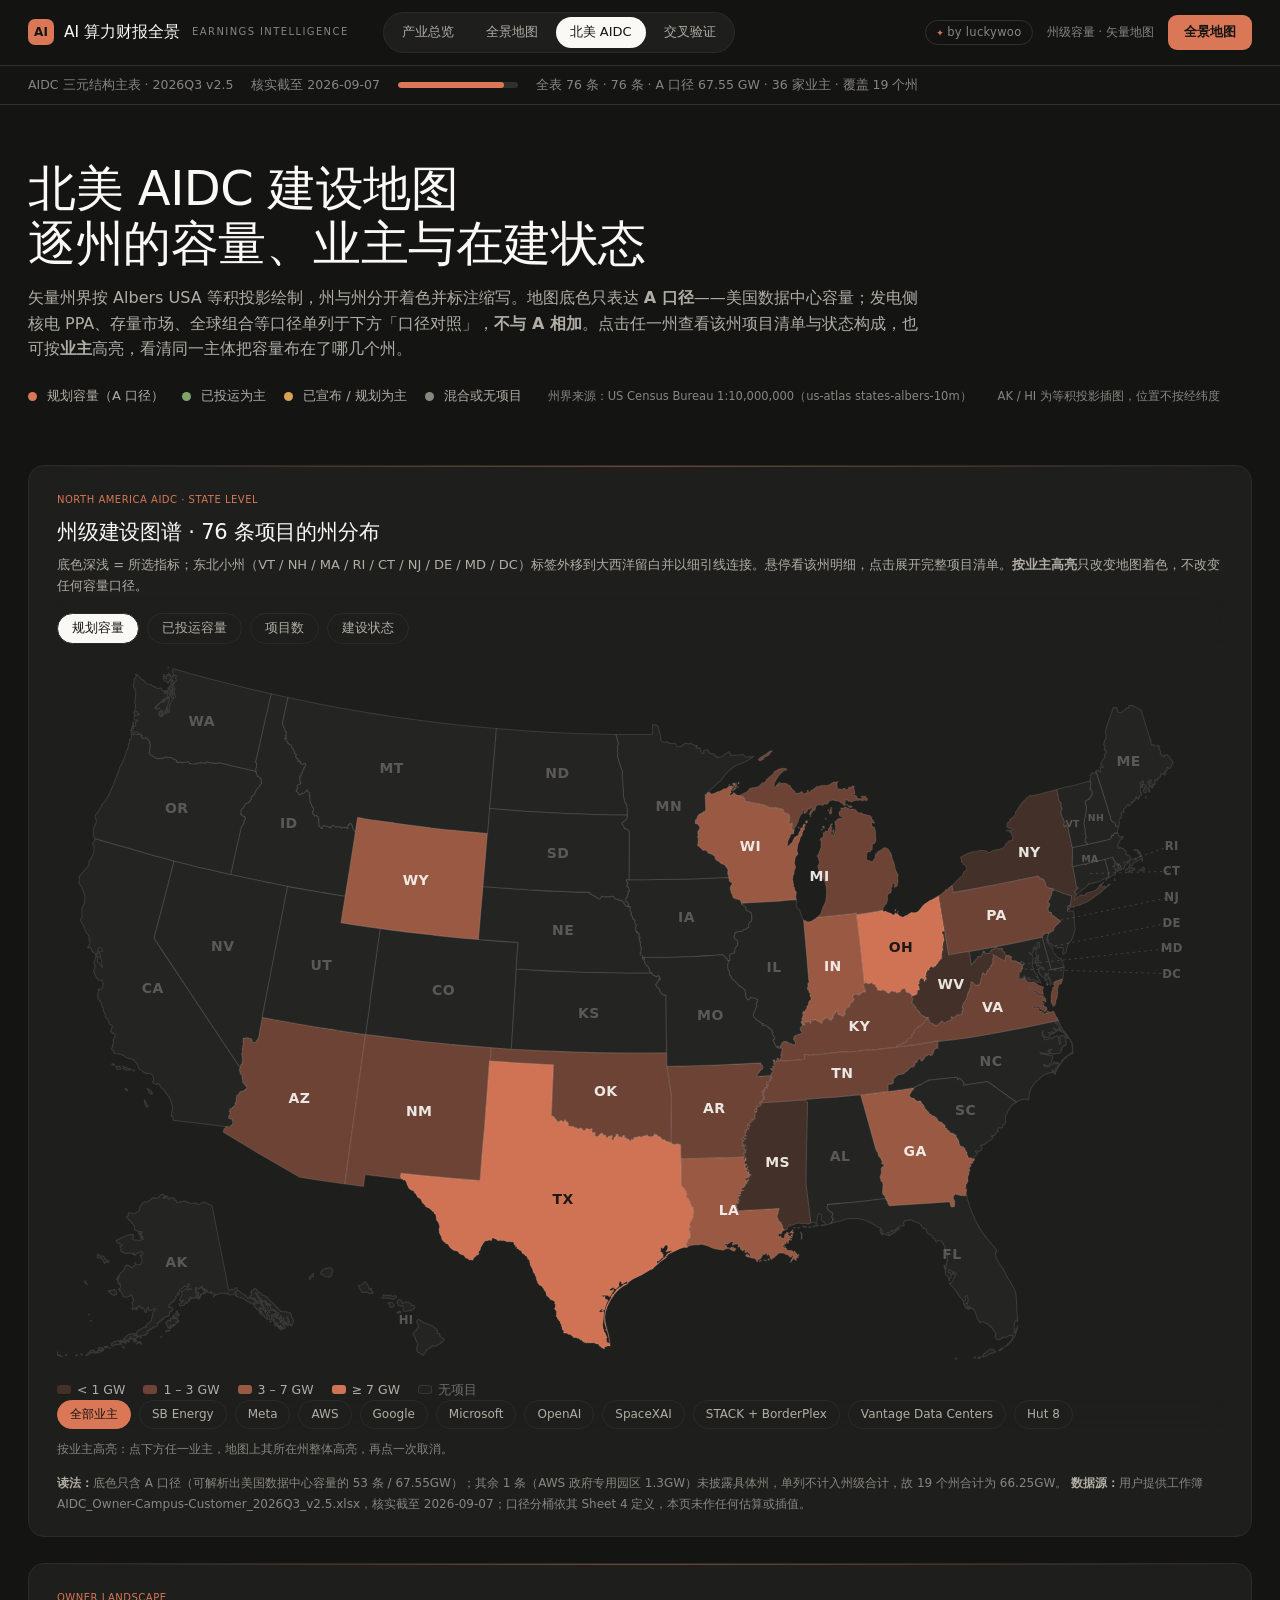
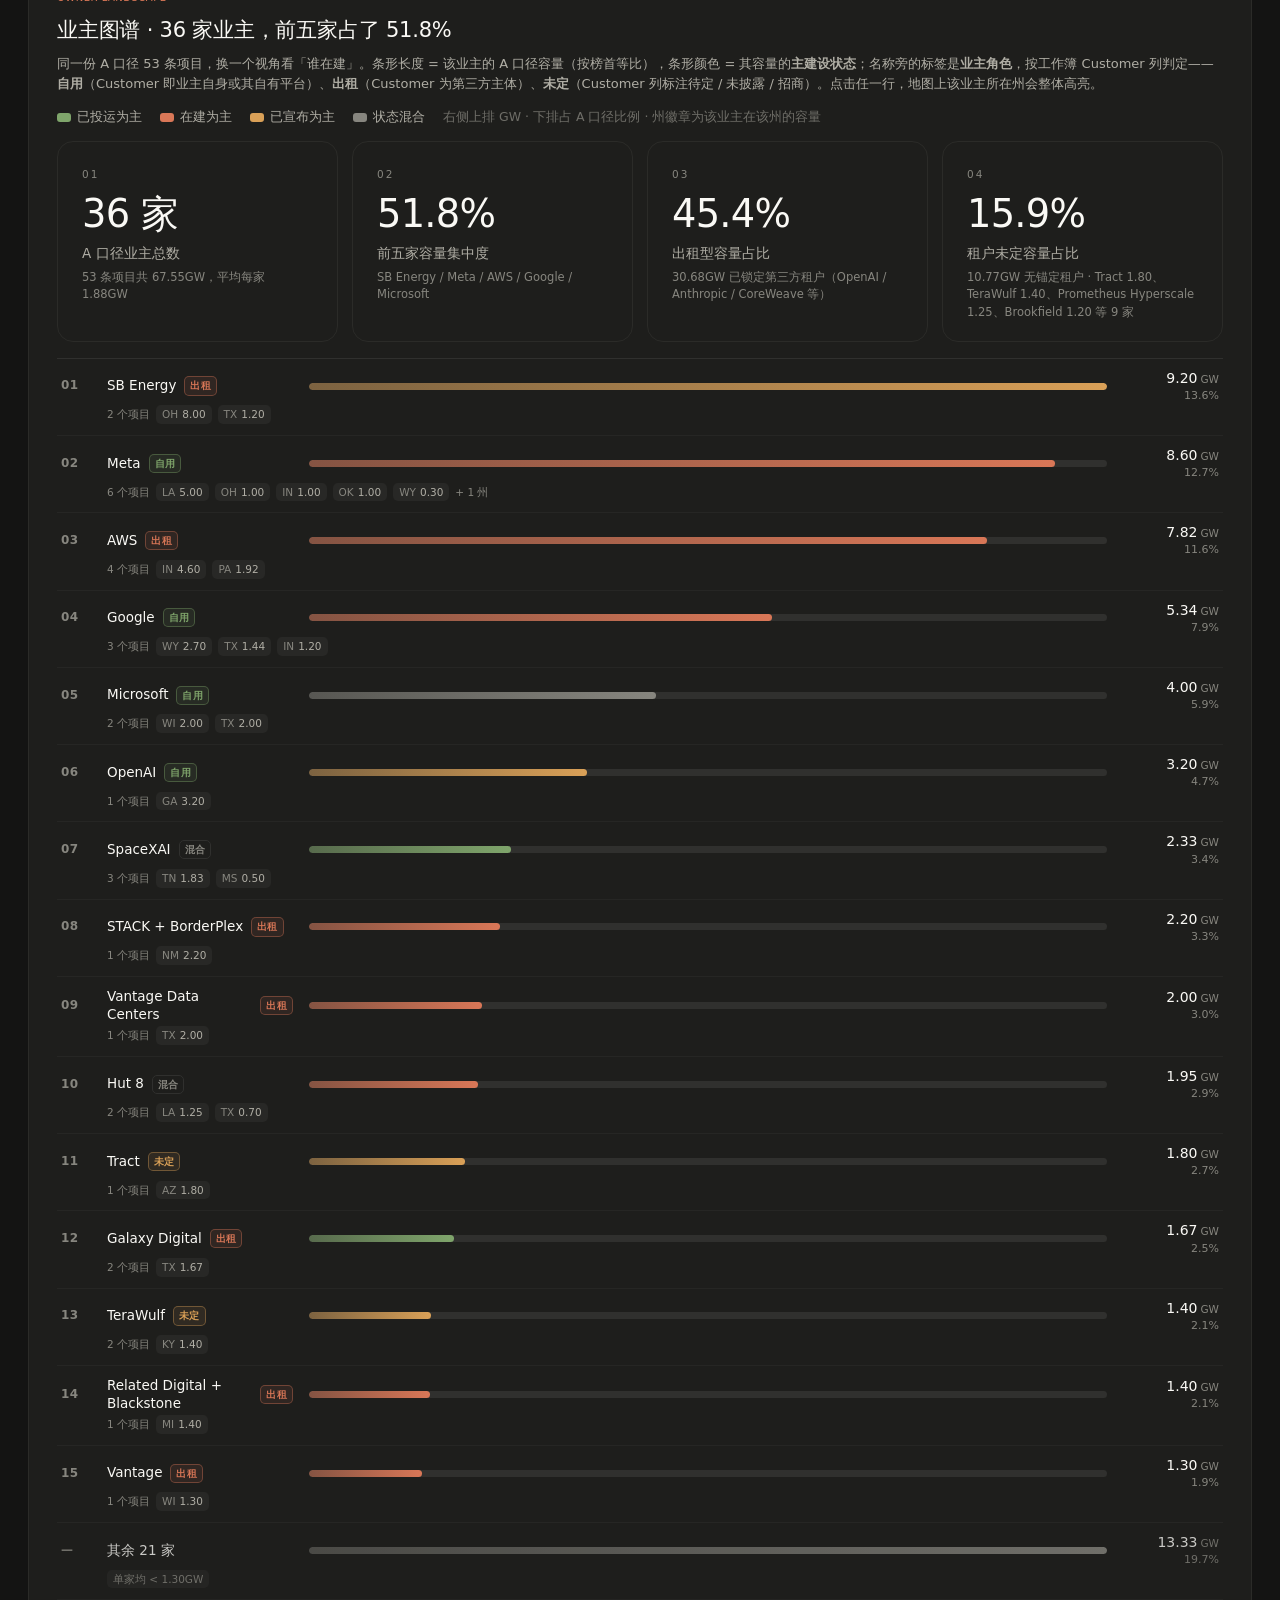
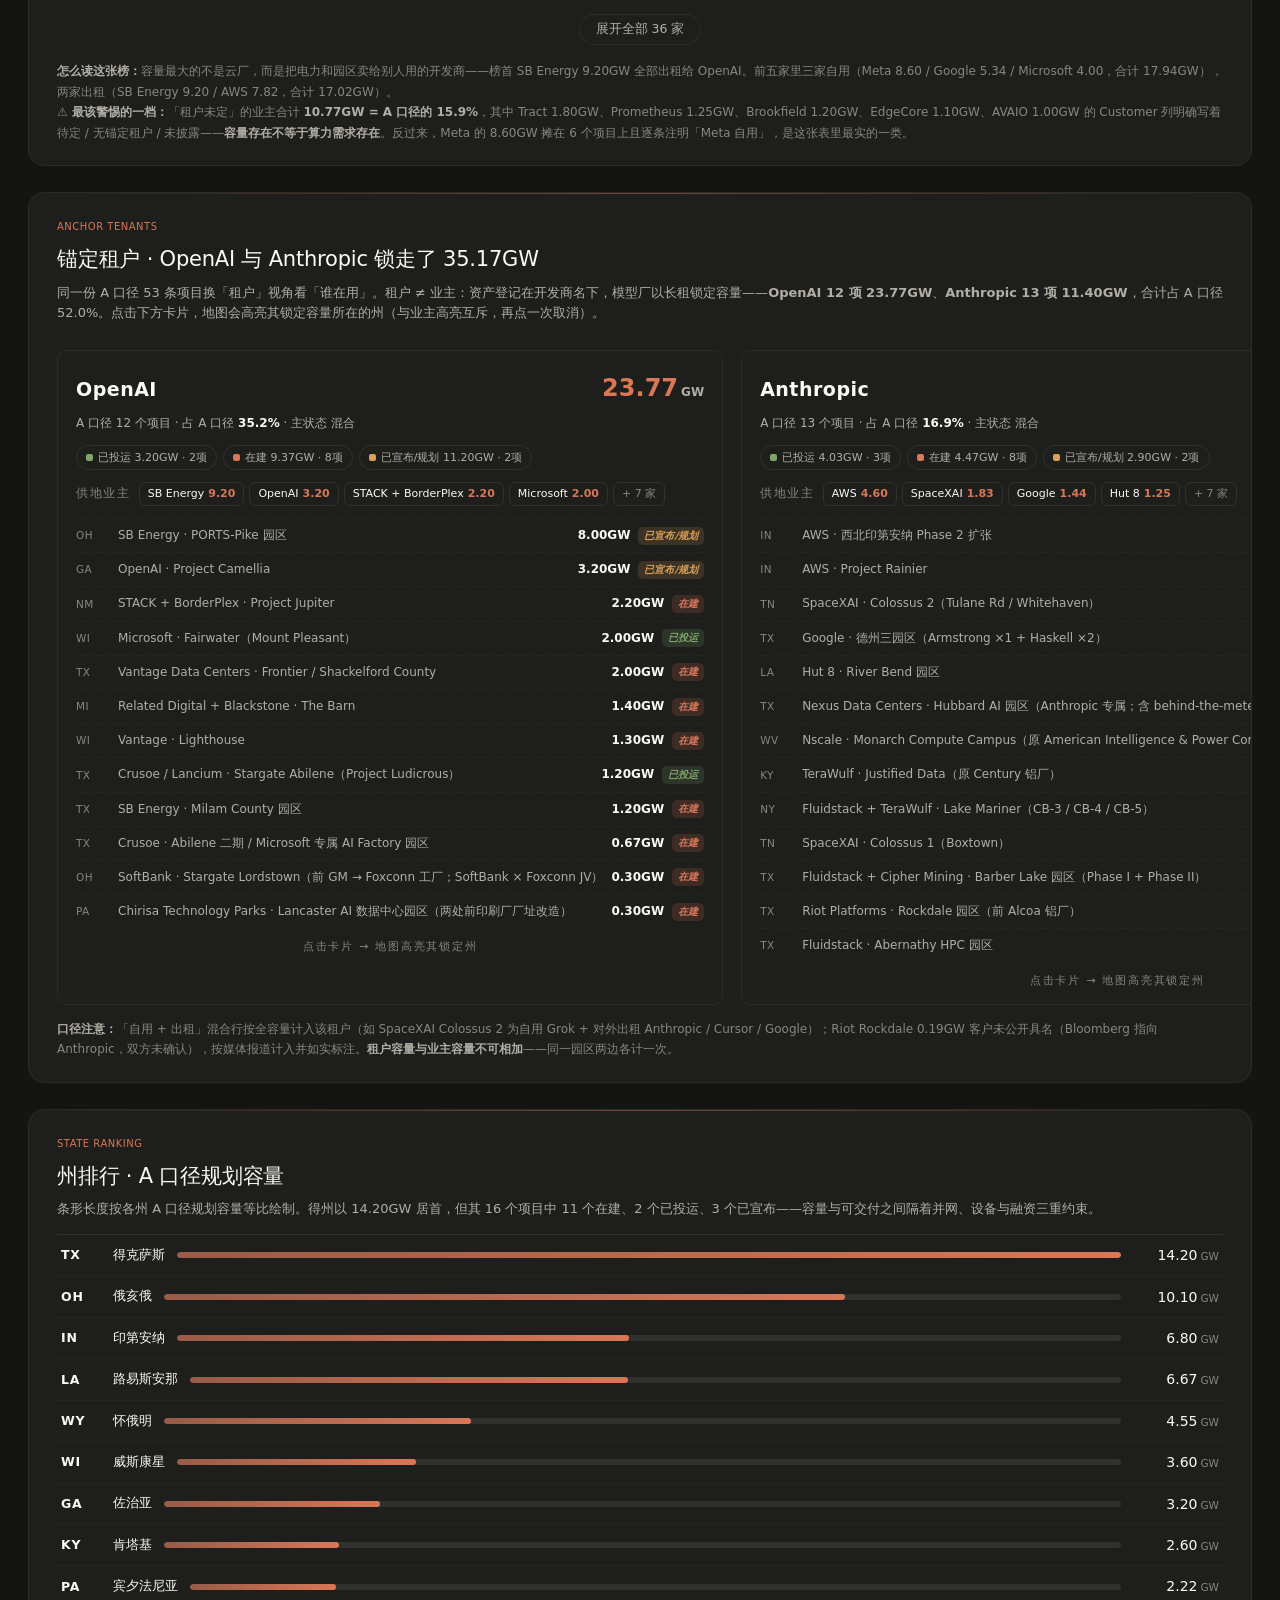
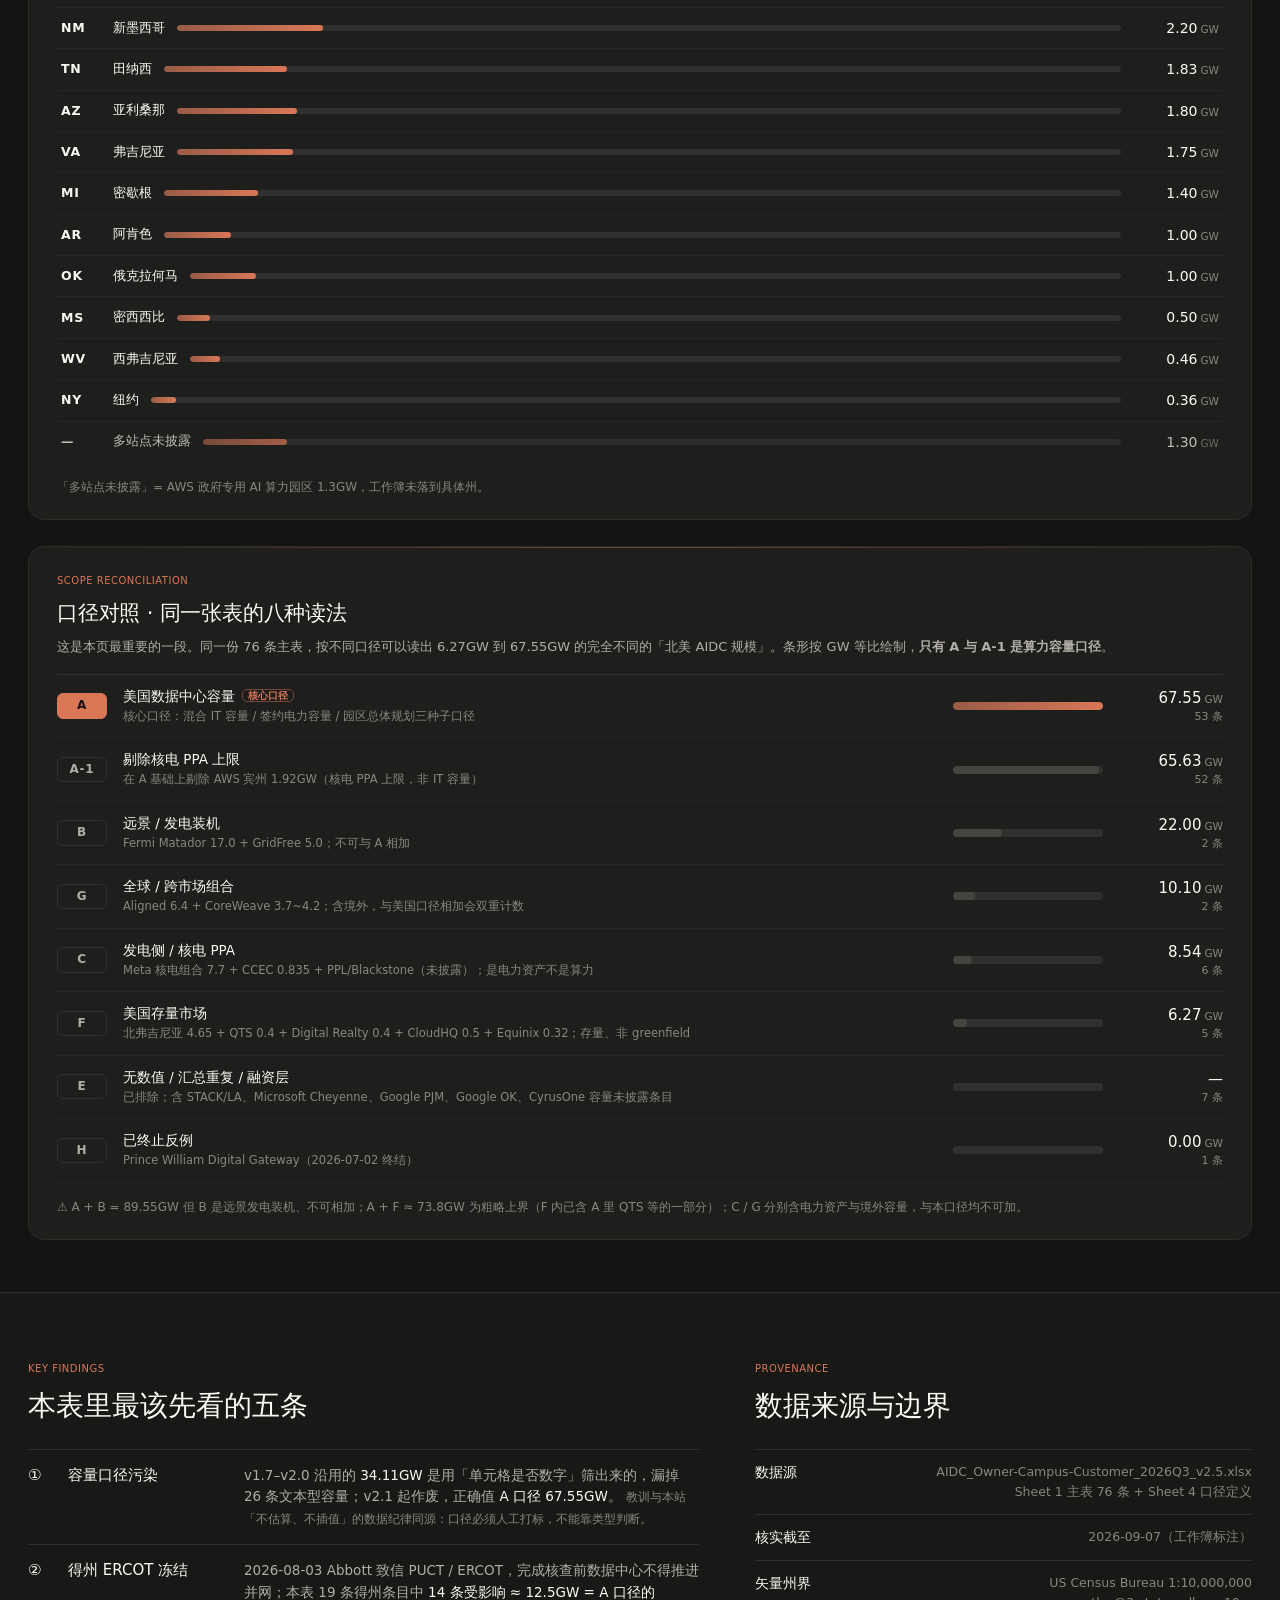
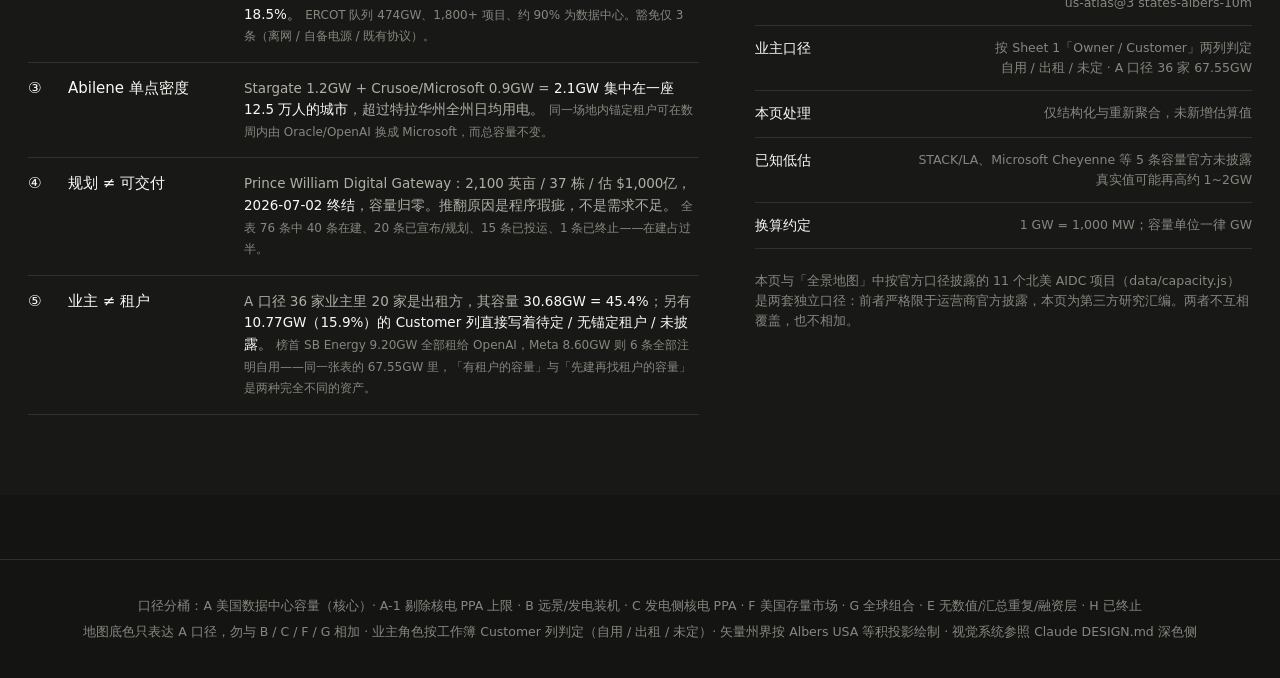
==== commit 15086c66: "feat(aidc): 锚定租户视图(OpenAI 23.77GW/Anthropic 11.40GW)——双卡+地图锁定州高亮+业主/租户互斥+SW v7" ====
--- a/aidc-us.html
+++ b/aidc-us.html
@@ -93,6 +93,18 @@
       <div class="lp-foot">
         <b>怎么读这张榜：</b>容量最大的不是云厂，而是把电力和园区卖给别人用的开发商——榜首 SB Energy 9.20GW 全部出租给 OpenAI。前五家里三家自用（Meta 8.60 / Google 5.34 / Microsoft 4.00，合计 17.94GW），两家出租（SB Energy 9.20 / AWS 7.82，合计 17.02GW）。<br>
         ⚠️ <b>最该警惕的一档：</b>「租户未定」的业主合计 <b>10.77GW = A 口径的 15.9%</b>，其中 Tract 1.80GW、Prometheus 1.25GW、Brookfield 1.20GW、EdgeCore 1.10GW、AVAIO 1.00GW 的 Customer 列明确写着待定 / 无锚定租户 / 未披露——<b>容量存在不等于算力需求存在</b>。反过来，Meta 的 8.60GW 摊在 6 个项目上且逐条注明「Meta 自用」，是这张表里最实的一类。
+      </div>
+    </div>
+  </section>
+
+  <section class="lp-panel">
+    <div class="lp-inner">
+      <div class="kick">Anchor Tenants</div>
+      <h2>锚定租户 · OpenAI 与 Anthropic 锁走了 35.17GW</h2>
+      <p class="lp-sub">同一份 A 口径 53 条项目换「租户」视角看「谁在用」。租户 ≠ 业主：资产登记在开发商名下，模型厂以长租锁定容量——<b>OpenAI 12 项 23.77GW</b>、<b>Anthropic 13 项 11.40GW</b>，合计占 A 口径 52.0%。点击下方卡片，地图会高亮其锁定容量所在的州（与业主高亮互斥，再点一次取消）。</p>
+      <div class="tgrid" id="tenantCards"></div>
+      <div class="lp-foot">
+        <b>口径注意：</b>「自用 + 出租」混合行按全容量计入该租户（如 SpaceXAI Colossus 2 为自用 Grok + 对外出租 Anthropic / Cursor / Google）；Riot Rockdale 0.19GW 客户未公开具名（Bloomberg 指向 Anthropic，双方未确认），按媒体报道计入并如实标注。<b>租户容量与业主容量不可相加</b>——同一园区两边各计一次。
       </div>
     </div>
   </section>
--- a/styles.css
+++ b/styles.css
@@ -728,3 +728,39 @@
   .ow-row{grid-template-columns:minmax(0,1fr) 40px;column-gap:9px}
   .ow-row .ow-bar{display:none}
 }
+
+/* ═══ 锚定租户视图（aidc-us.html · OpenAI / Anthropic） ═══ */
+.tgrid{display:grid;grid-template-columns:1fr 1fr;gap:18px;margin-top:26px}
+.tcard{border:1px solid var(--card-bd);background:var(--card);border-radius:10px;
+  padding:18px 18px 14px;cursor:pointer;transition:border-color .15s,transform .15s}
+.tcard:hover{border-color:var(--line-strong)}
+.tcard.on{border-color:var(--accent);background:#221f1c}
+.tcard-h{display:flex;align-items:baseline;justify-content:space-between;gap:12px}
+.tcard-h .tnm{font-size:19px;font-weight:800;letter-spacing:.5px}
+.tcard-h .tgw{font-size:24px;font-weight:800;color:var(--accent)}
+.tcard-h .tgw em{font-style:normal;font-size:12px;color:var(--sub);margin-left:3px}
+.tcard-sub{margin-top:6px;font-size:12px;color:var(--sub)}
+.tcard-sub b{color:var(--text)}
+.tchips{display:flex;flex-wrap:wrap;gap:6px;margin-top:12px}
+.tc-cat{display:inline-flex;align-items:center;gap:5px;font-size:11px;color:var(--sub);
+  border:1px solid var(--line-strong);border-radius:99px;padding:3px 9px}
+.tc-cat i{width:7px;height:7px;border-radius:2px;display:inline-block}
+.tlord{margin-top:12px;font-size:12px;color:var(--sub);display:flex;gap:8px;align-items:baseline}
+.tlord .tlk{flex:none;color:var(--meta);letter-spacing:.14em}
+.tlord .tlv{display:flex;flex-wrap:wrap;gap:5px}
+.tlord .tlv i{font-style:normal;border:1px solid var(--line-strong);border-radius:6px;
+  padding:2px 8px;font-size:11px;color:var(--text)}
+.tlord .tlv i b{color:var(--accent);font-weight:600;margin-left:4px}
+.tlord .tlv i.more{color:var(--meta)}
+.trows{margin-top:12px;border-top:1px dashed var(--line)}
+.trow{display:flex;align-items:center;gap:8px;padding:7px 0;border-bottom:1px dashed var(--line);
+  font-size:12px}
+.trow:last-child{border-bottom:none}
+.trow .ts{flex:none;width:34px;color:var(--meta);font-size:10.5px;letter-spacing:.04em}
+.trow .tn{flex:1;color:var(--sub);white-space:nowrap;overflow:hidden;text-overflow:ellipsis}
+.trow .tn b, .trow .tn{color:var(--sub)}
+.trow .tv{flex:none;font-weight:700;color:var(--text);font-size:12px}
+.trow .chip{flex:none;font-size:10px}
+.tgo{margin-top:10px;font-size:11px;letter-spacing:.16em;color:var(--meta);text-align:center}
+.tcard.on .tgo{color:var(--accent)}
+@media (max-width:860px){.tgrid{grid-template-columns:1fr}}
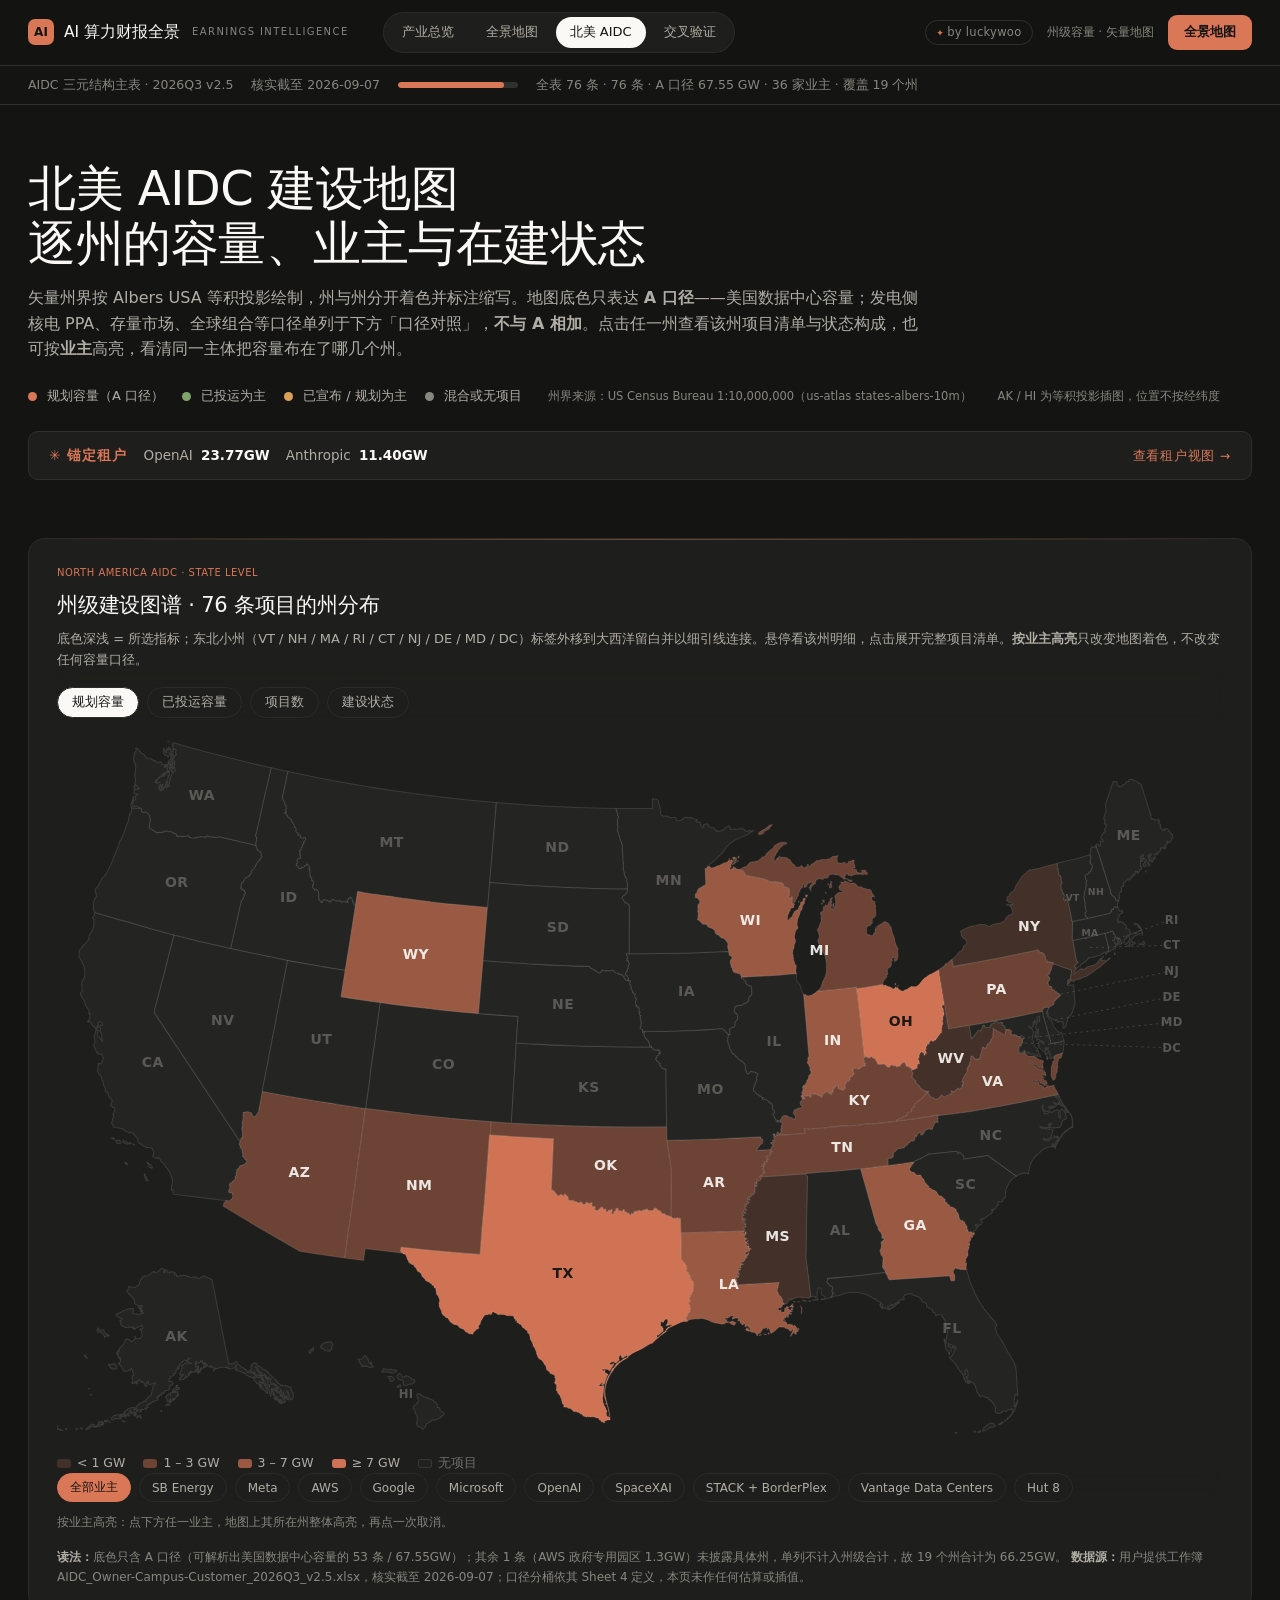
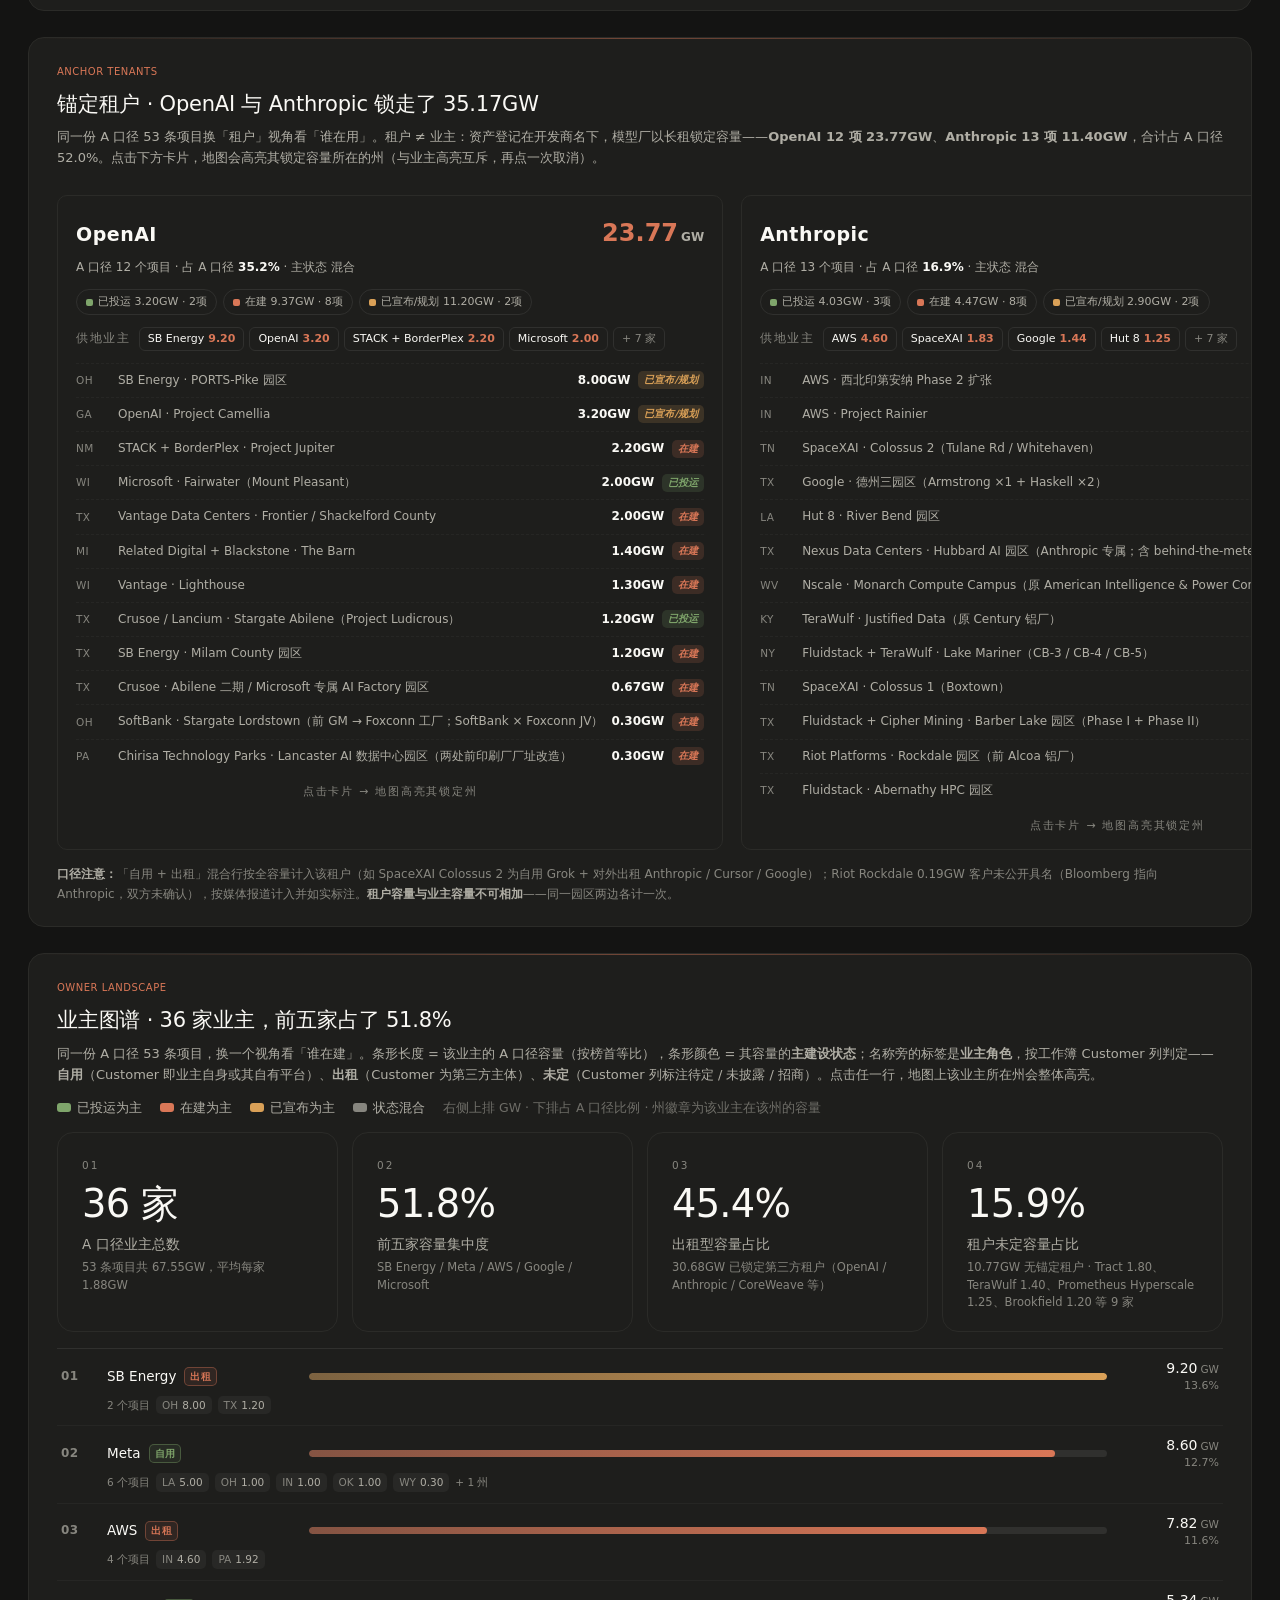
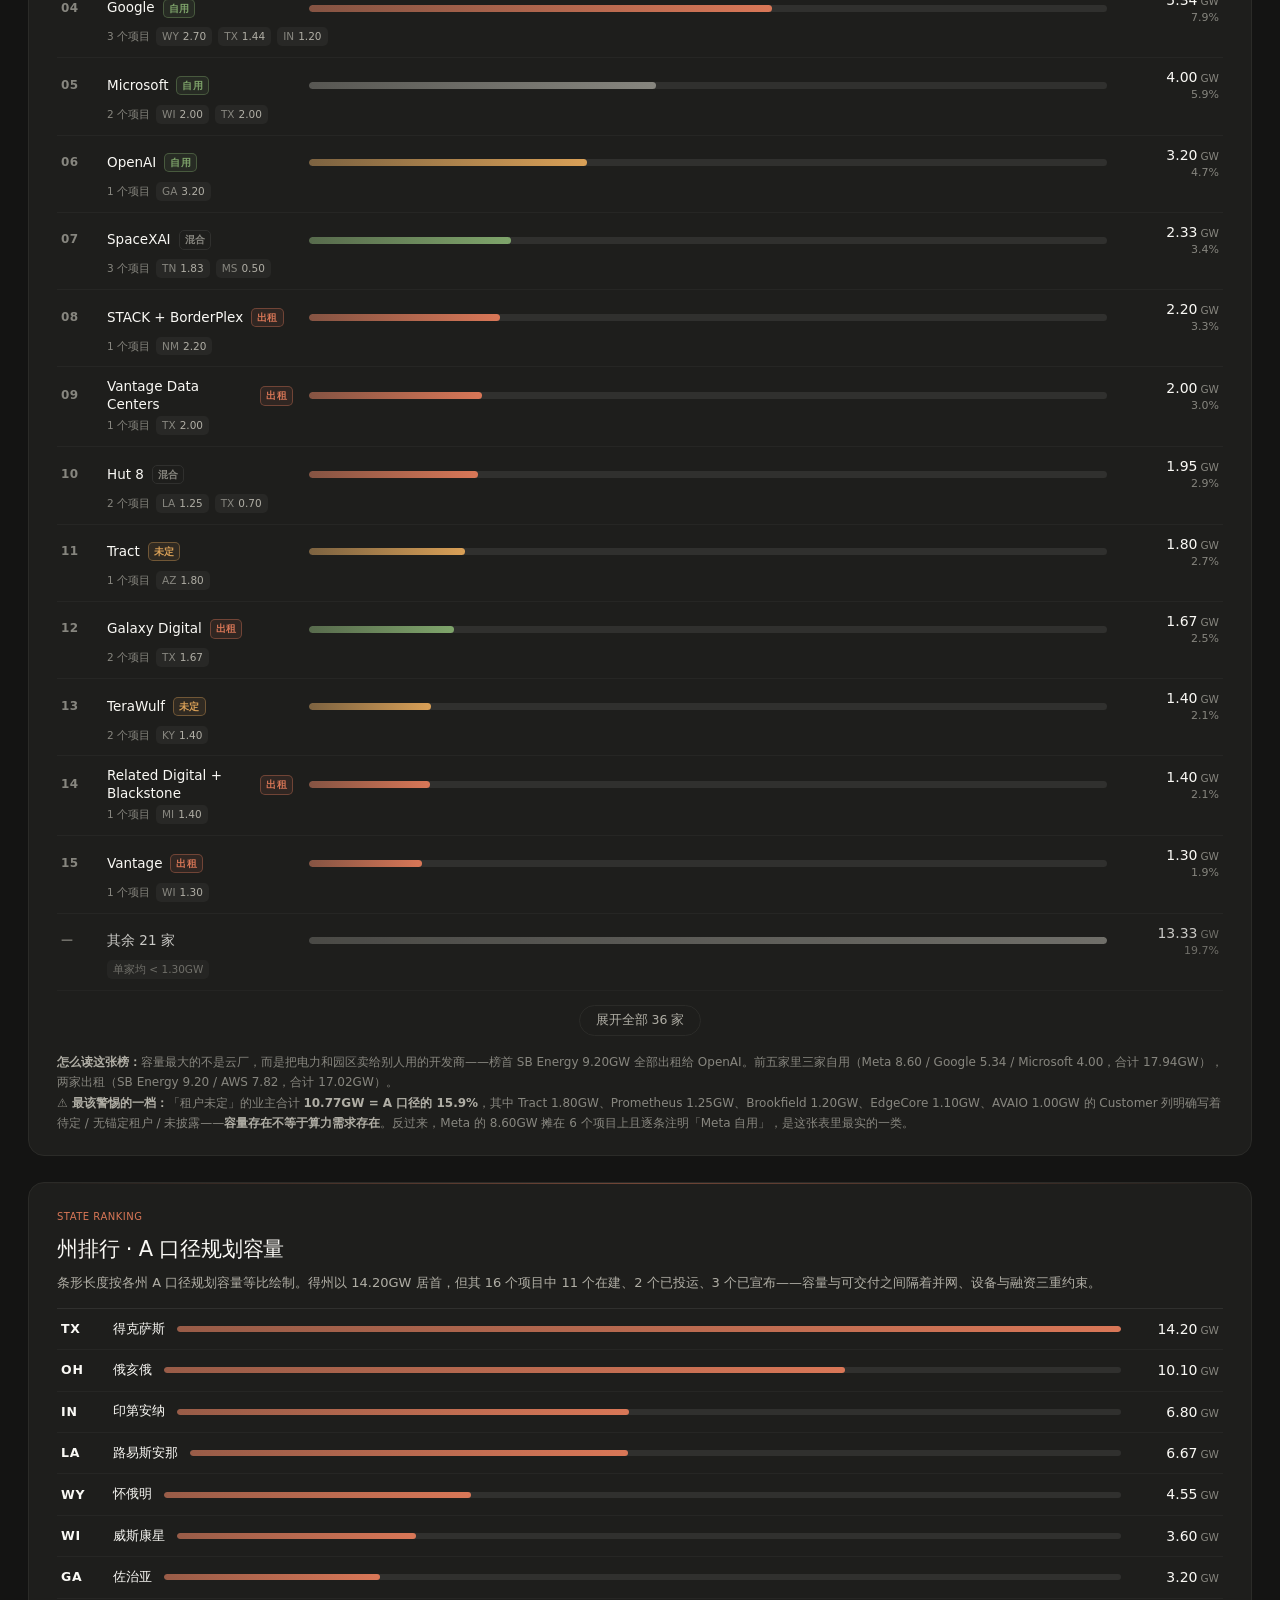
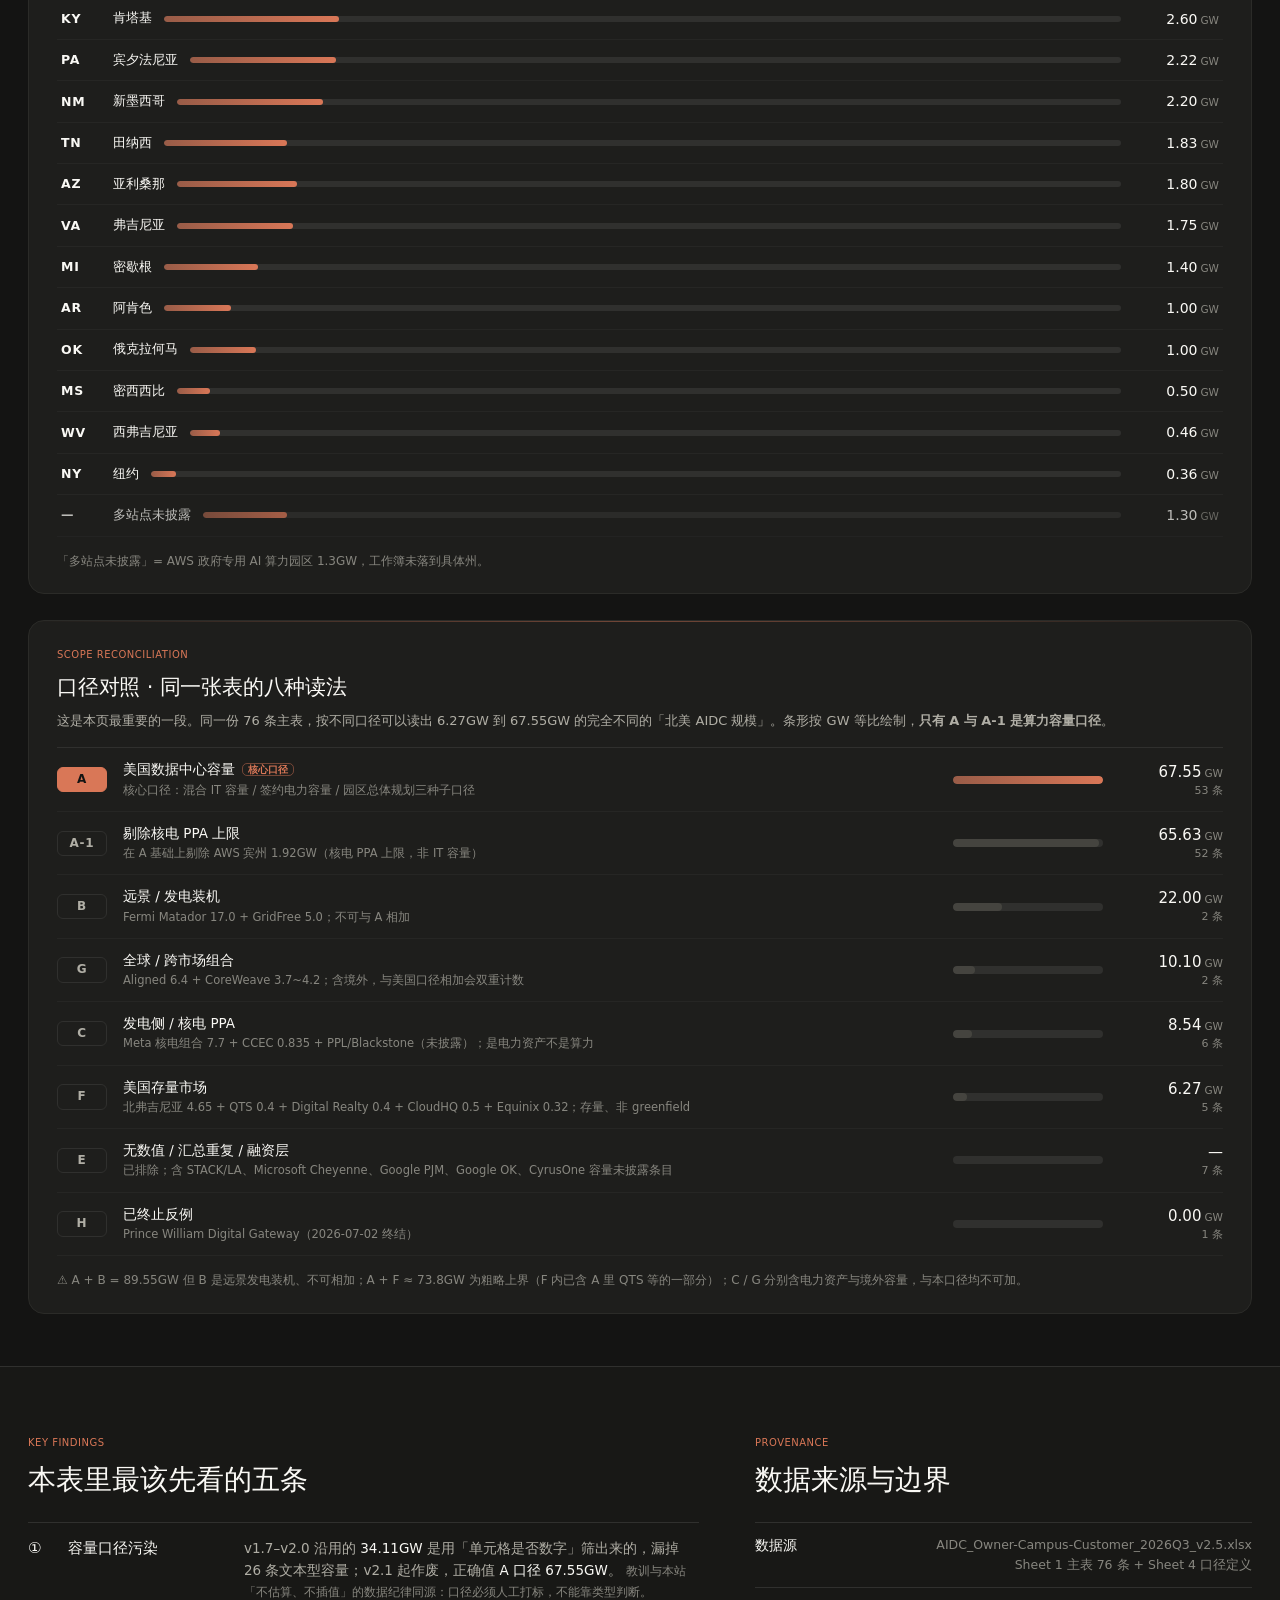
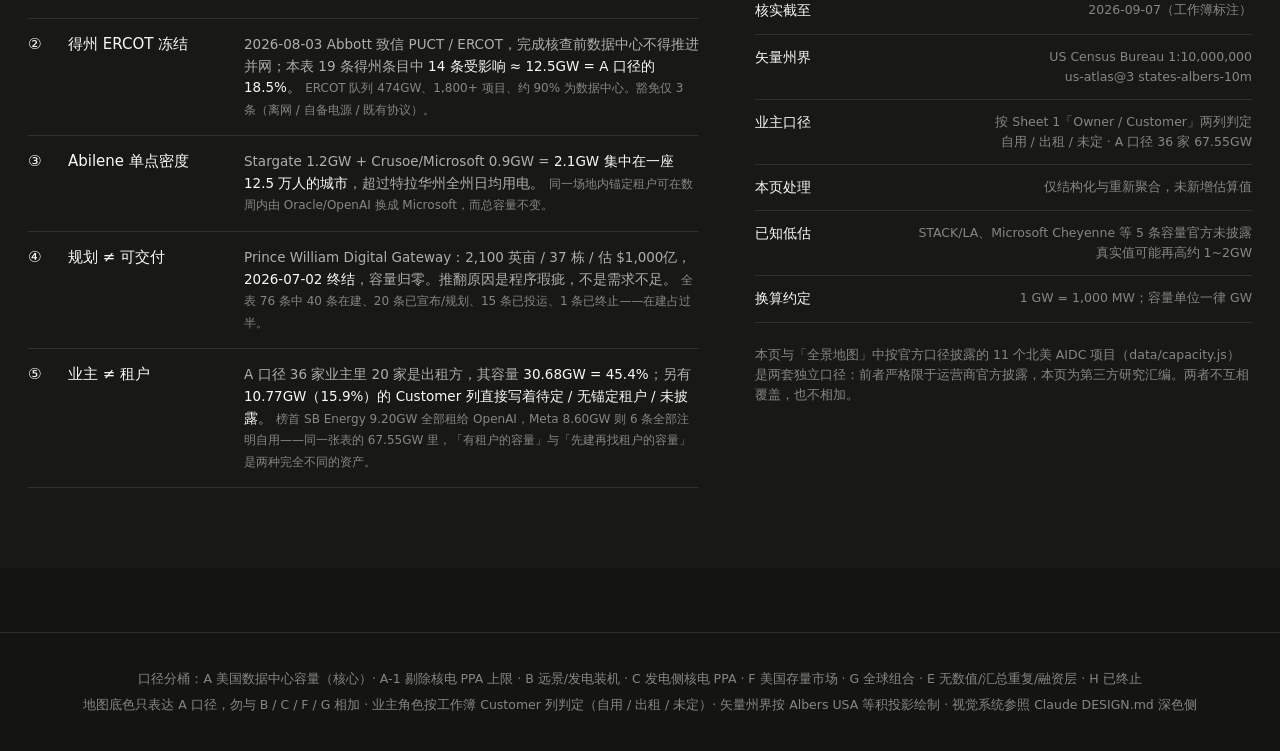
==== commit 38bf794a: "feat(aidc): 锚定租户前移至地图后+首屏速览条(OpenAI/Anthropic GW)+HTML 改 network-first(SW v8)治缓存" ====
--- a/aidc-us.html
+++ b/aidc-us.html
@@ -52,6 +52,12 @@
       <div class="grp tierbadge">州界来源：US Census Bureau 1:10,000,000（us-atlas states-albers-10m）</div>
       <div class="grp tierbadge">AK / HI 为等积投影插图，位置不按经纬度</div>
     </div>
+    <a class="ten-quick" href="#tenants">
+      <span class="tq-k">✳ 锚定租户</span>
+      <span class="tq-v">OpenAI <b class="num">23.77GW</b></span>
+      <span class="tq-v">Anthropic <b class="num">11.40GW</b></span>
+      <span class="tq-go">查看租户视图 →</span>
+    </a>
   </section>
 
   <section class="lp-panel">
@@ -72,6 +78,18 @@
         <b>读法：</b>底色只含 A 口径（可解析出美国数据中心容量的 53 条 / 67.55GW）；其余 1 条（AWS 政府专用园区 1.3GW）未披露具体州，单列不计入州级合计，故 19 个州合计为 66.25GW。
         <span id="metricNote"></span>
         <b>数据源：</b>用户提供工作簿 AIDC_Owner-Campus-Customer_2026Q3_v2.5.xlsx，核实截至 2026-09-07；口径分桶依其 Sheet 4 定义，本页未作任何估算或插值。
+      </div>
+    </div>
+  </section>
+
+  <section class="lp-panel" id="tenants">
+    <div class="lp-inner">
+      <div class="kick">Anchor Tenants</div>
+      <h2>锚定租户 · OpenAI 与 Anthropic 锁走了 35.17GW</h2>
+      <p class="lp-sub">同一份 A 口径 53 条项目换「租户」视角看「谁在用」。租户 ≠ 业主：资产登记在开发商名下，模型厂以长租锁定容量——<b>OpenAI 12 项 23.77GW</b>、<b>Anthropic 13 项 11.40GW</b>，合计占 A 口径 52.0%。点击下方卡片，地图会高亮其锁定容量所在的州（与业主高亮互斥，再点一次取消）。</p>
+      <div class="tgrid" id="tenantCards"></div>
+      <div class="lp-foot">
+        <b>口径注意：</b>「自用 + 出租」混合行按全容量计入该租户（如 SpaceXAI Colossus 2 为自用 Grok + 对外出租 Anthropic / Cursor / Google）；Riot Rockdale 0.19GW 客户未公开具名（Bloomberg 指向 Anthropic，双方未确认），按媒体报道计入并如实标注。<b>租户容量与业主容量不可相加</b>——同一园区两边各计一次。
       </div>
     </div>
   </section>
@@ -93,18 +111,6 @@
       <div class="lp-foot">
         <b>怎么读这张榜：</b>容量最大的不是云厂，而是把电力和园区卖给别人用的开发商——榜首 SB Energy 9.20GW 全部出租给 OpenAI。前五家里三家自用（Meta 8.60 / Google 5.34 / Microsoft 4.00，合计 17.94GW），两家出租（SB Energy 9.20 / AWS 7.82，合计 17.02GW）。<br>
         ⚠️ <b>最该警惕的一档：</b>「租户未定」的业主合计 <b>10.77GW = A 口径的 15.9%</b>，其中 Tract 1.80GW、Prometheus 1.25GW、Brookfield 1.20GW、EdgeCore 1.10GW、AVAIO 1.00GW 的 Customer 列明确写着待定 / 无锚定租户 / 未披露——<b>容量存在不等于算力需求存在</b>。反过来，Meta 的 8.60GW 摊在 6 个项目上且逐条注明「Meta 自用」，是这张表里最实的一类。
-      </div>
-    </div>
-  </section>
-
-  <section class="lp-panel">
-    <div class="lp-inner">
-      <div class="kick">Anchor Tenants</div>
-      <h2>锚定租户 · OpenAI 与 Anthropic 锁走了 35.17GW</h2>
-      <p class="lp-sub">同一份 A 口径 53 条项目换「租户」视角看「谁在用」。租户 ≠ 业主：资产登记在开发商名下，模型厂以长租锁定容量——<b>OpenAI 12 项 23.77GW</b>、<b>Anthropic 13 项 11.40GW</b>，合计占 A 口径 52.0%。点击下方卡片，地图会高亮其锁定容量所在的州（与业主高亮互斥，再点一次取消）。</p>
-      <div class="tgrid" id="tenantCards"></div>
-      <div class="lp-foot">
-        <b>口径注意：</b>「自用 + 出租」混合行按全容量计入该租户（如 SpaceXAI Colossus 2 为自用 Grok + 对外出租 Anthropic / Cursor / Google）；Riot Rockdale 0.19GW 客户未公开具名（Bloomberg 指向 Anthropic，双方未确认），按媒体报道计入并如实标注。<b>租户容量与业主容量不可相加</b>——同一园区两边各计一次。
       </div>
     </div>
   </section>
--- a/styles.css
+++ b/styles.css
@@ -764,3 +764,13 @@
 .tgo{margin-top:10px;font-size:11px;letter-spacing:.16em;color:var(--meta);text-align:center}
 .tcard.on .tgo{color:var(--accent)}
 @media (max-width:860px){.tgrid{grid-template-columns:1fr}}
+
+/* ═══ 锚定租户速览(首屏横条 · aidc-us.html hero) ═══ */
+.ten-quick{display:flex;align-items:center;gap:16px;margin-top:24px;padding:13px 20px;
+  border:1px solid var(--line-strong);border-radius:10px;background:var(--card);
+  color:var(--sub);font-size:13.5px;text-decoration:none;transition:border-color .15s}
+.ten-quick:hover{border-color:var(--accent)}
+.ten-quick .tq-k{color:var(--accent);font-weight:700;letter-spacing:.08em}
+.ten-quick .tq-v b{color:var(--text);font-weight:700;margin-left:4px}
+.ten-quick .tq-go{margin-left:auto;color:var(--accent);font-size:12.5px;letter-spacing:.06em}
+@media (max-width:720px){.ten-quick{flex-wrap:wrap;gap:8px 16px}.ten-quick .tq-go{margin-left:0;width:100%}}
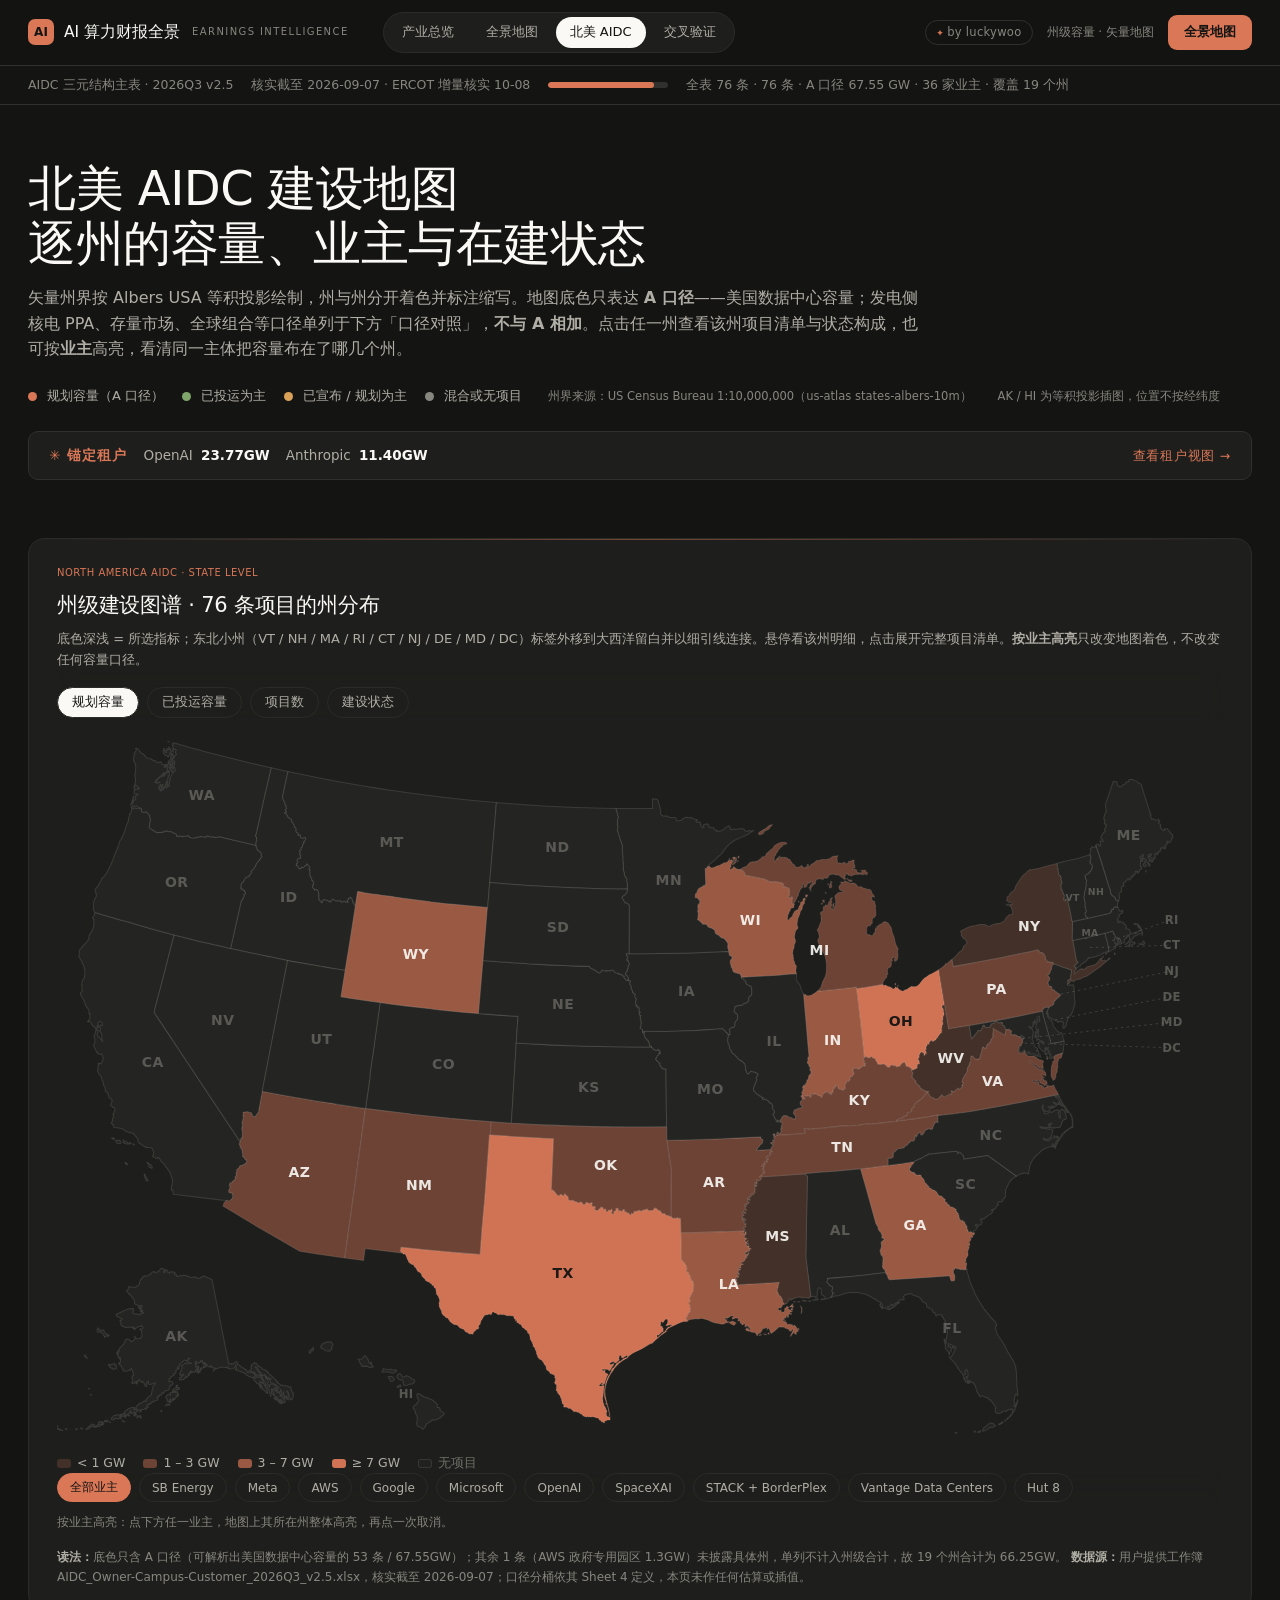
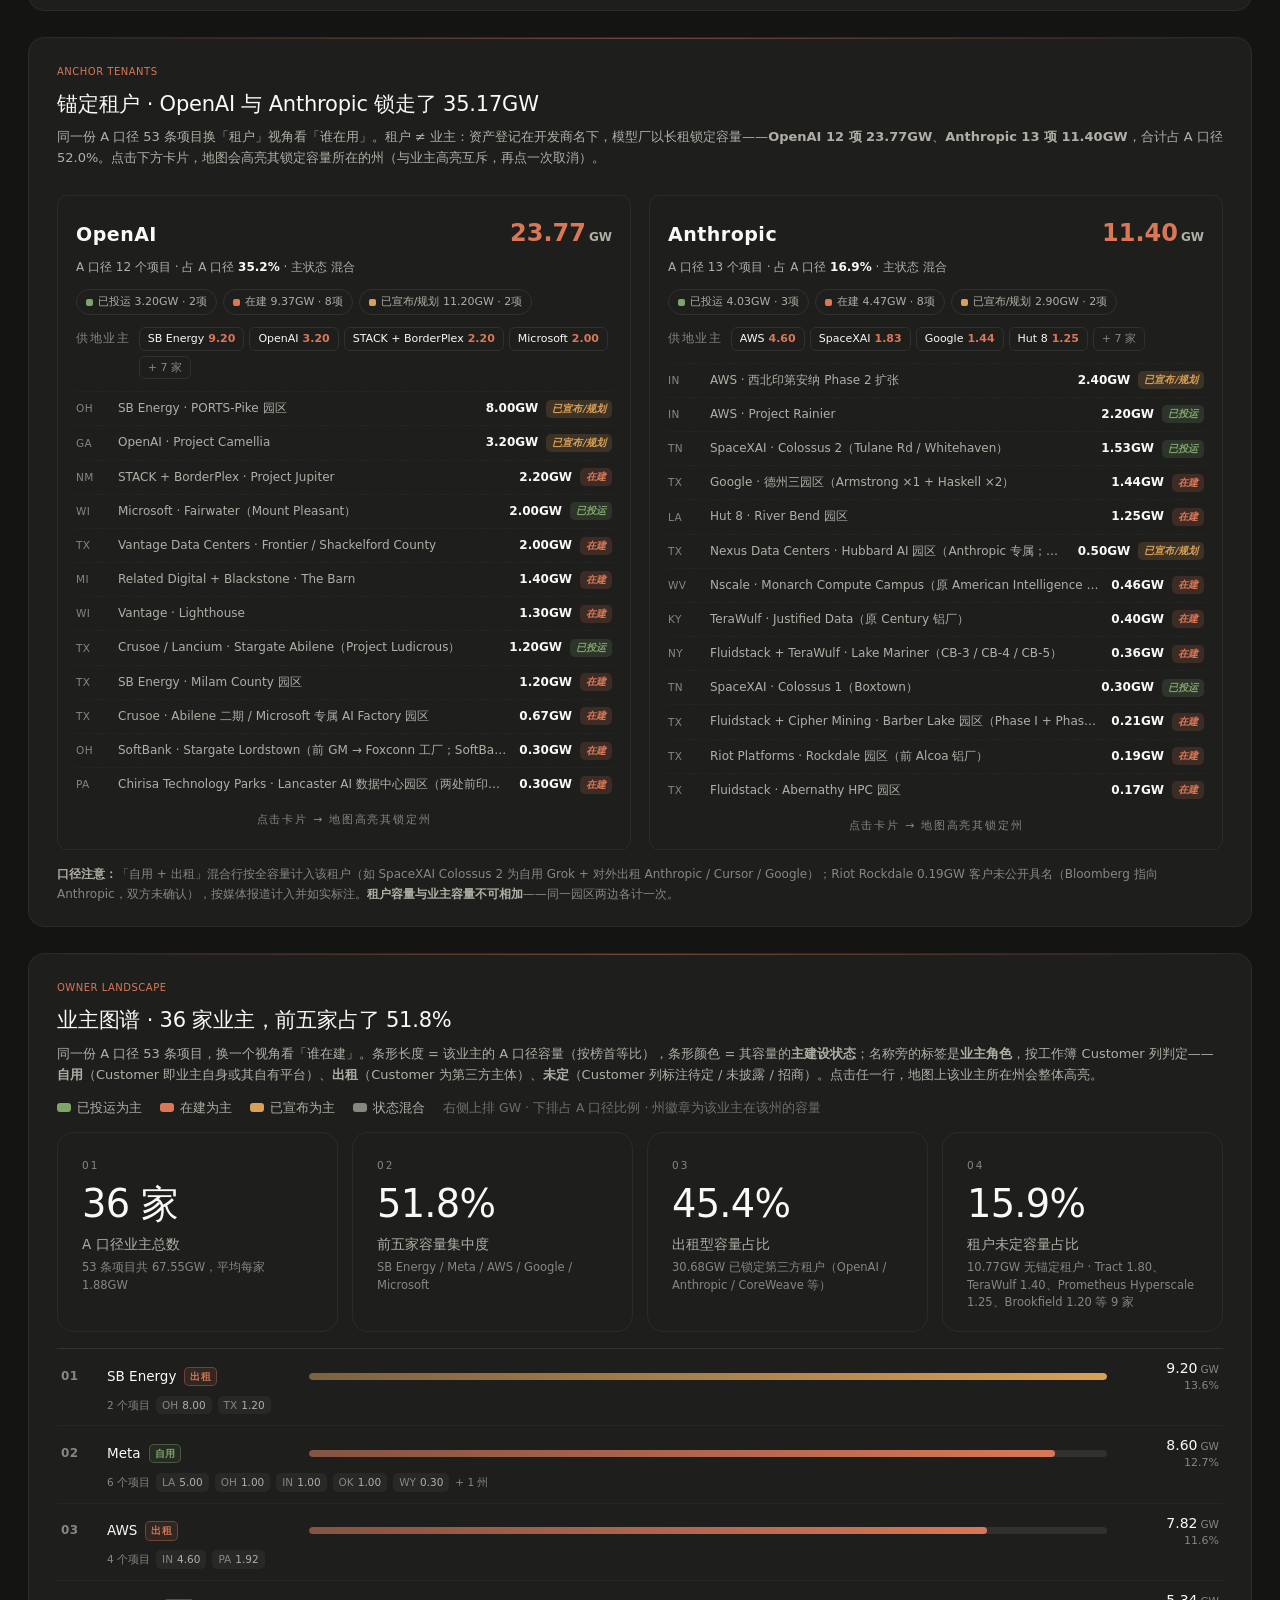
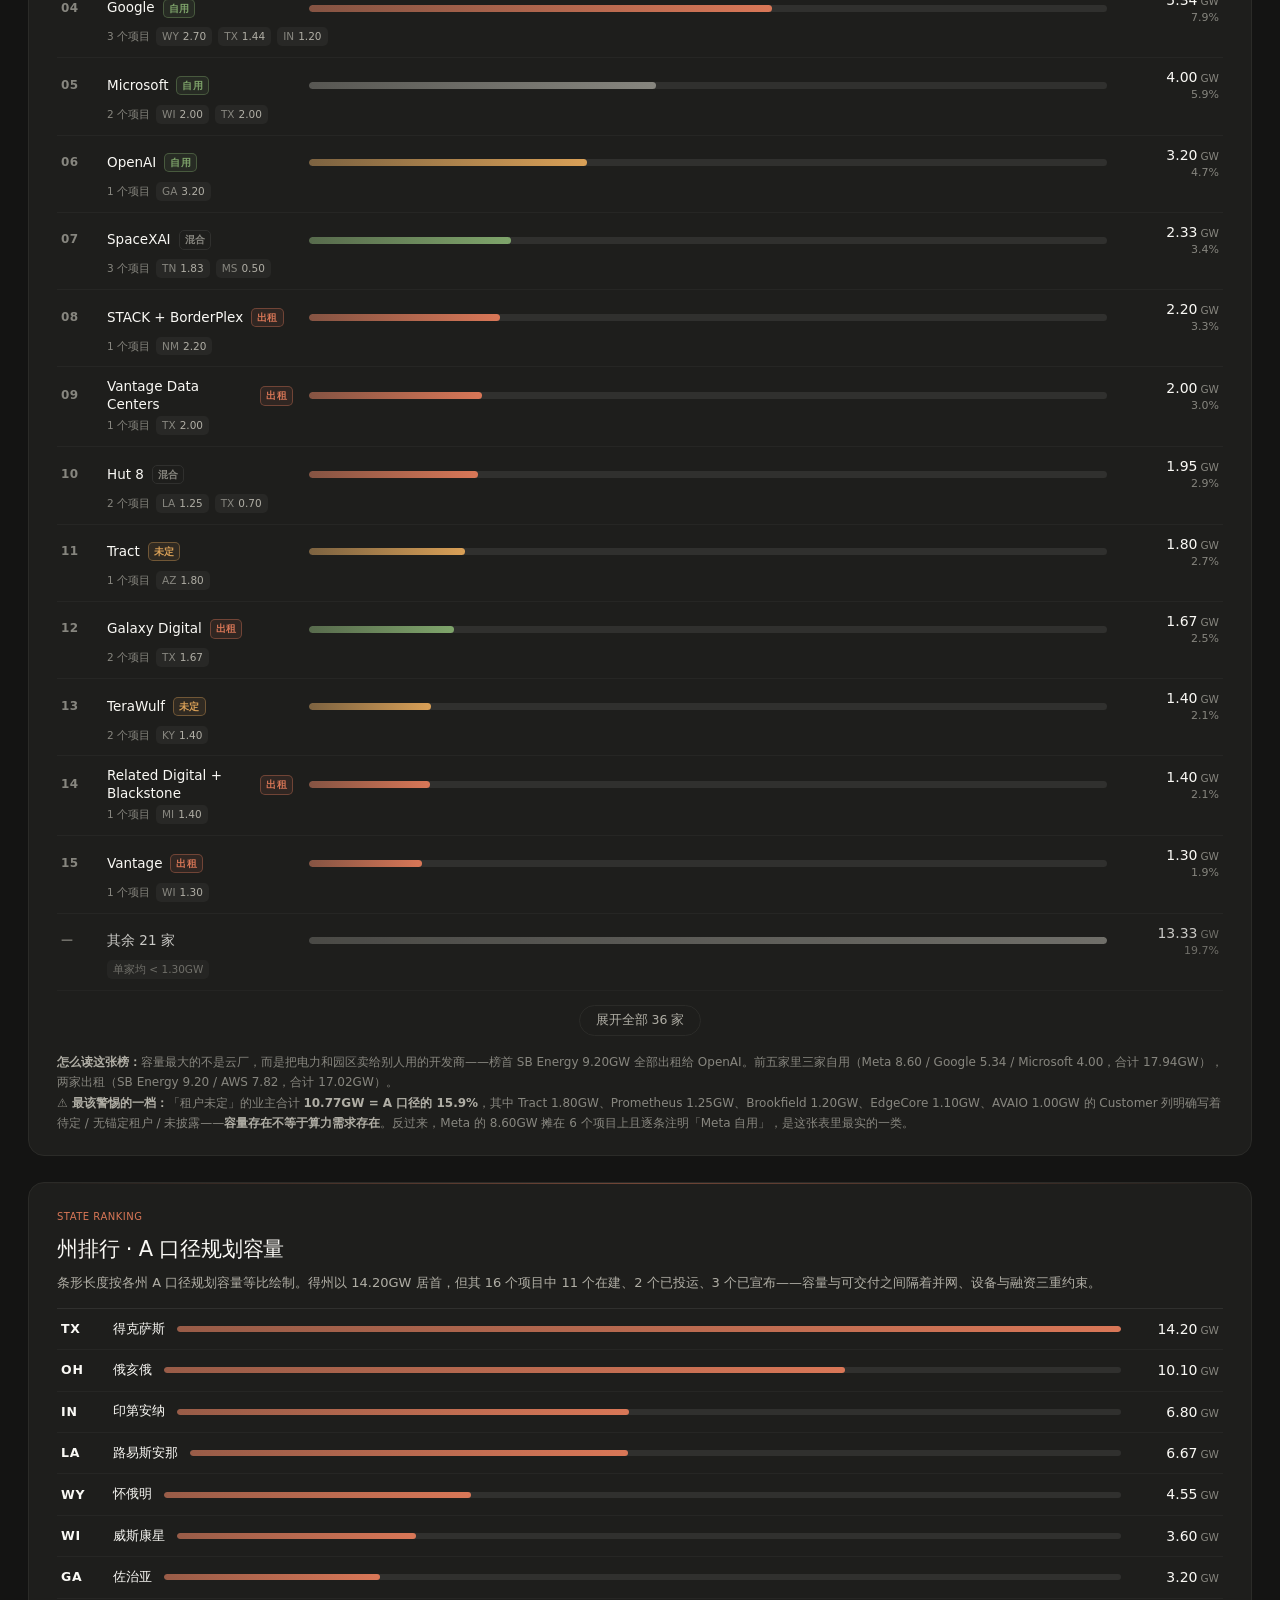
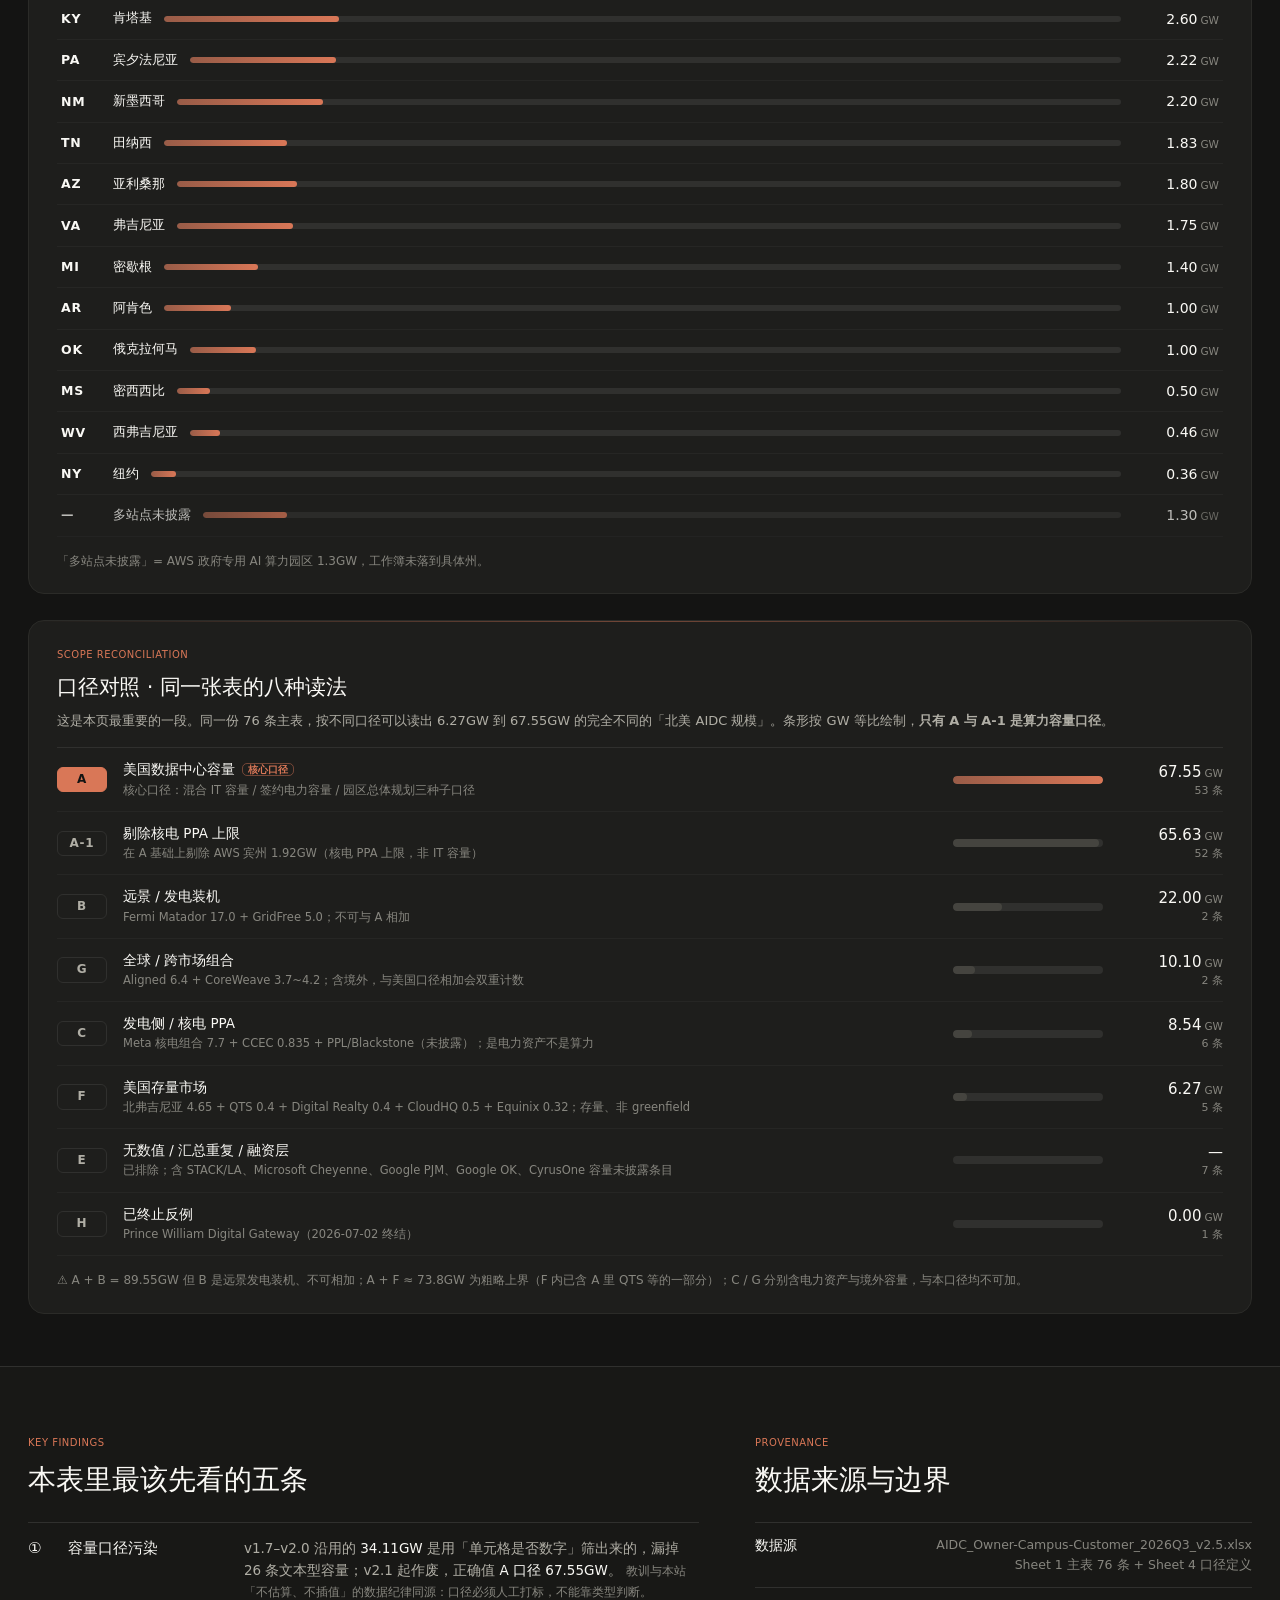
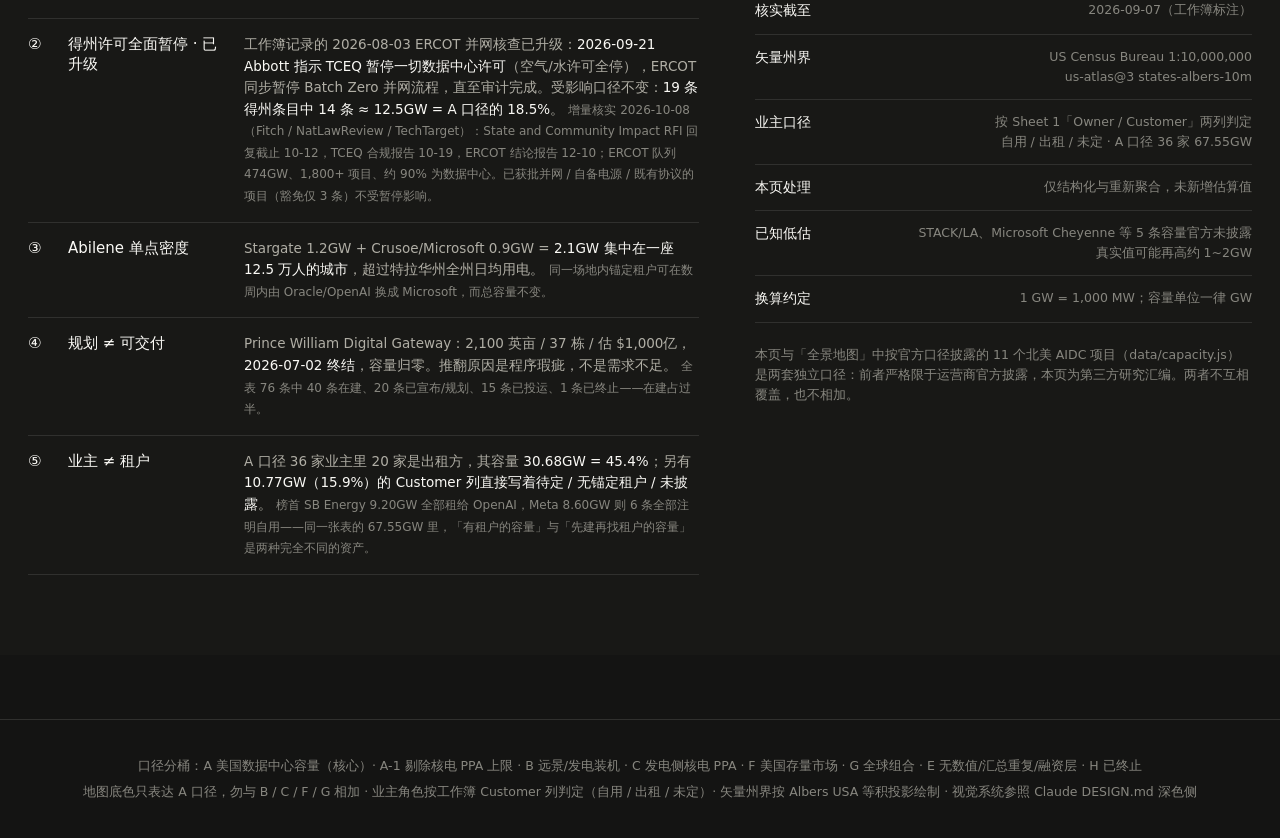
==== commit c6339e0f: "feat(aidc): 得州条目增量核实——9/21 Abbott 升级 TCEQ 全面许可暂停+ERCOT 暂停 Batch Zero(10/12 RFI·12/10 报告),SW v10" ====
--- a/aidc-us.html
+++ b/aidc-us.html
@@ -31,7 +31,7 @@
 <div class="infobar">
   <div class="infobar-in">
     <span>AIDC 三元结构主表 · 2026Q3 v2.5</span>
-    <span>核实截至 2026-09-07</span>
+    <span>核实截至 2026-09-07 · ERCOT 增量核实 10-08</span>
     <span class="progress"><i style="width:88%"></i></span>
     <span>全表 76 条 · <span id="stProj">—</span> · A 口径 <span id="stGW">—</span> · <span id="stOwn">—</span> · 覆盖 <span id="stStates">—</span></span>
   </div>
@@ -149,9 +149,9 @@
           </div>
           <div class="vrow">
             <span class="mark">②</span>
-            <span class="vn">得州 ERCOT 冻结</span>
-            <span class="vbody"><span class="pair">2026-08-03 Abbott 致信 PUCT / ERCOT，完成核查前数据中心不得推进并网；本表 19 条得州条目中 <b>14 条受影响 ≈ 12.5GW = A 口径的 18.5%</b>。</span>
-              <span class="note">ERCOT 队列 474GW、1,800+ 项目、约 90% 为数据中心。豁免仅 3 条（离网 / 自备电源 / 既有协议）。</span></span>
+            <span class="vn">得州许可全面暂停 · 已升级</span>
+            <span class="vbody"><span class="pair">工作簿记录的 2026-08-03 ERCOT 并网核查已升级：<b>2026-09-21 Abbott 指示 TCEQ 暂停一切数据中心许可</b>（空气/水许可全停），ERCOT 同步暂停 Batch Zero 并网流程，直至审计完成。受影响口径不变：<b>19 条得州条目中 14 条 ≈ 12.5GW = A 口径的 18.5%</b>。</span>
+              <span class="note">增量核实 2026-10-08（Fitch / NatLawReview / TechTarget）：State and Community Impact RFI 回复截止 10-12，TCEQ 合规报告 10-19，ERCOT 结论报告 12-10；ERCOT 队列 474GW、1,800+ 项目、约 90% 为数据中心。已获批并网 / 自备电源 / 既有协议的项目（豁免仅 3 条）不受暂停影响。</span></span>
           </div>
           <div class="vrow">
             <span class="mark">③</span>
--- a/styles.css
+++ b/styles.css
@@ -730,8 +730,8 @@
 }
 
 /* ═══ 锚定租户视图（aidc-us.html · OpenAI / Anthropic） ═══ */
-.tgrid{display:grid;grid-template-columns:1fr 1fr;gap:18px;margin-top:26px}
-.tcard{border:1px solid var(--card-bd);background:var(--card);border-radius:10px;
+.tgrid{display:grid;grid-template-columns:minmax(0,1fr) minmax(0,1fr);gap:18px;margin-top:26px}
+.tcard{min-width:0;overflow:hidden;border:1px solid var(--card-bd);background:var(--card);border-radius:10px;
   padding:18px 18px 14px;cursor:pointer;transition:border-color .15s,transform .15s}
 .tcard:hover{border-color:var(--line-strong)}
 .tcard.on{border-color:var(--accent);background:#221f1c}
@@ -749,7 +749,8 @@
 .tlord .tlk{flex:none;color:var(--meta);letter-spacing:.14em}
 .tlord .tlv{display:flex;flex-wrap:wrap;gap:5px}
 .tlord .tlv i{font-style:normal;border:1px solid var(--line-strong);border-radius:6px;
-  padding:2px 8px;font-size:11px;color:var(--text)}
+  padding:2px 8px;font-size:11px;color:var(--text);max-width:236px;white-space:nowrap;
+  overflow:hidden;text-overflow:ellipsis}
 .tlord .tlv i b{color:var(--accent);font-weight:600;margin-left:4px}
 .tlord .tlv i.more{color:var(--meta)}
 .trows{margin-top:12px;border-top:1px dashed var(--line)}
@@ -757,7 +758,7 @@
   font-size:12px}
 .trow:last-child{border-bottom:none}
 .trow .ts{flex:none;width:34px;color:var(--meta);font-size:10.5px;letter-spacing:.04em}
-.trow .tn{flex:1;color:var(--sub);white-space:nowrap;overflow:hidden;text-overflow:ellipsis}
+.trow .tn{flex:1;min-width:0;color:var(--sub);white-space:nowrap;overflow:hidden;text-overflow:ellipsis}
 .trow .tn b, .trow .tn{color:var(--sub)}
 .trow .tv{flex:none;font-weight:700;color:var(--text);font-size:12px}
 .trow .chip{flex:none;font-size:10px}
